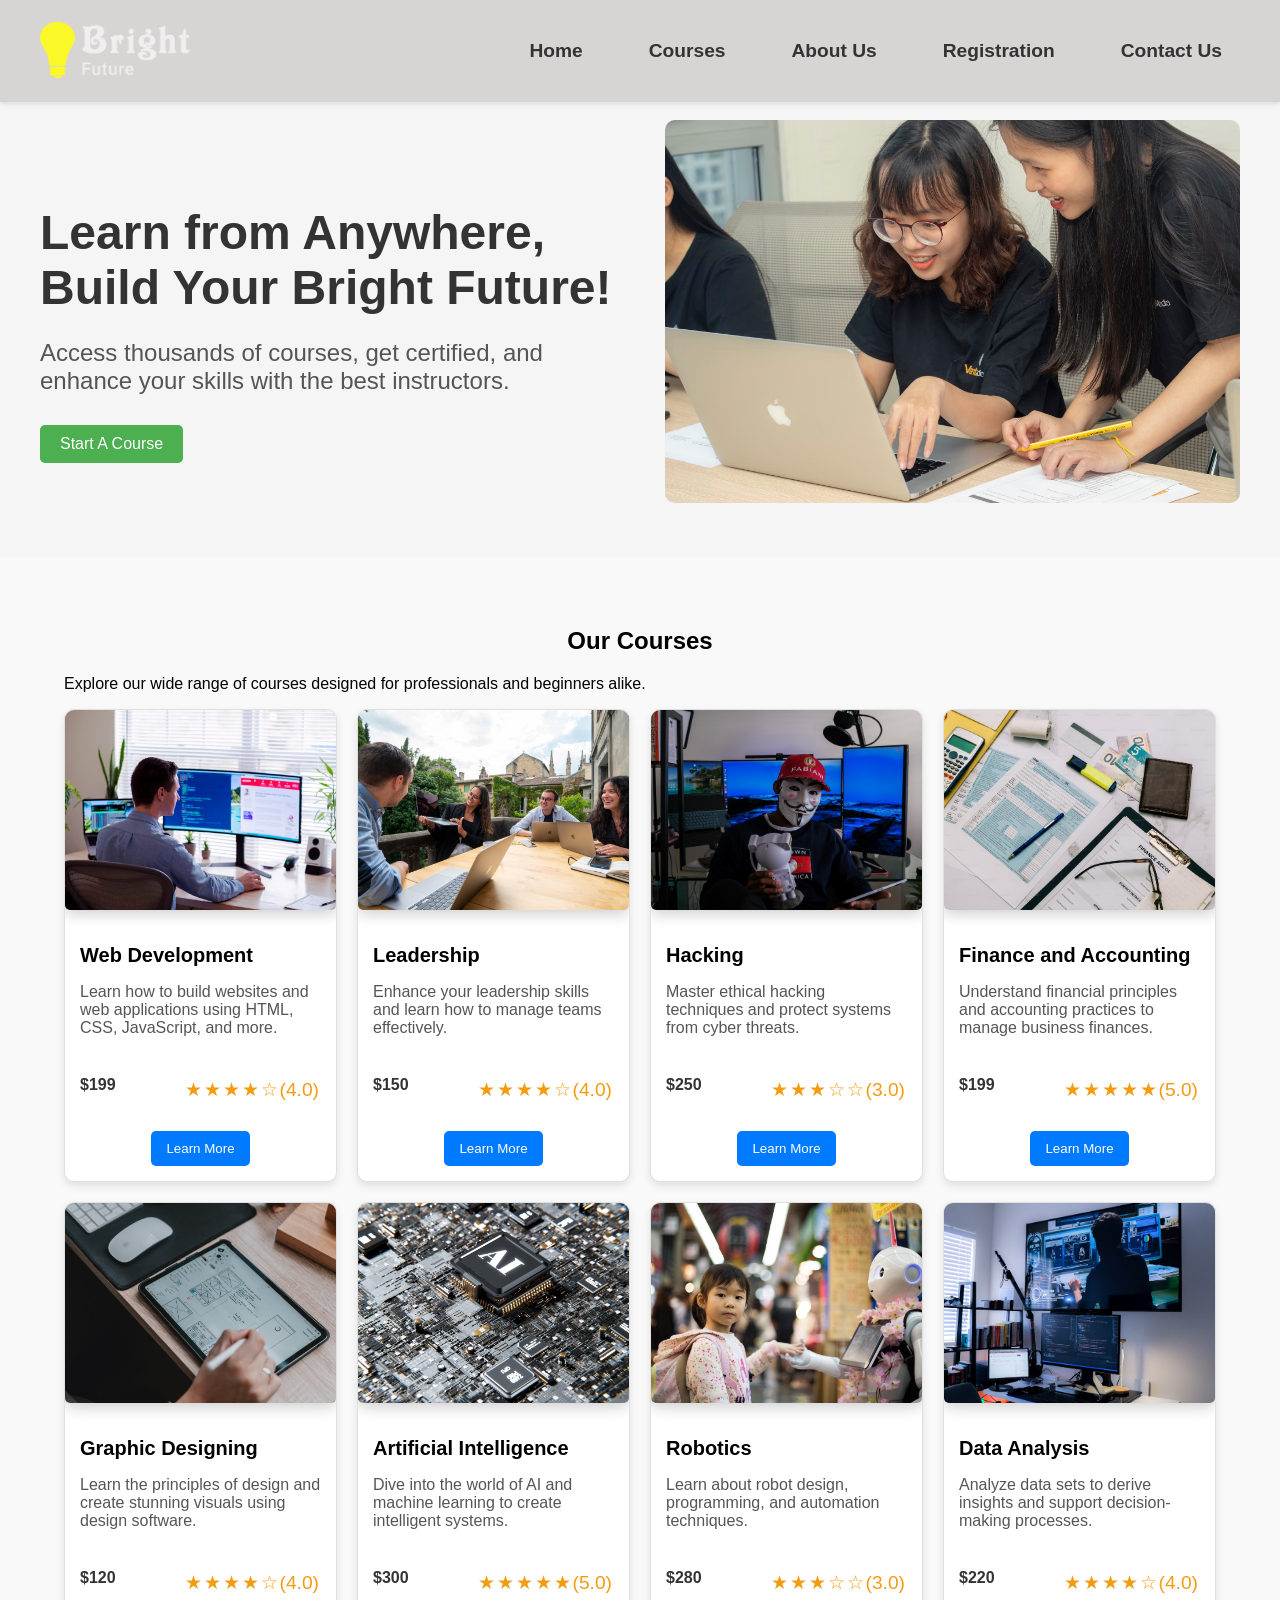
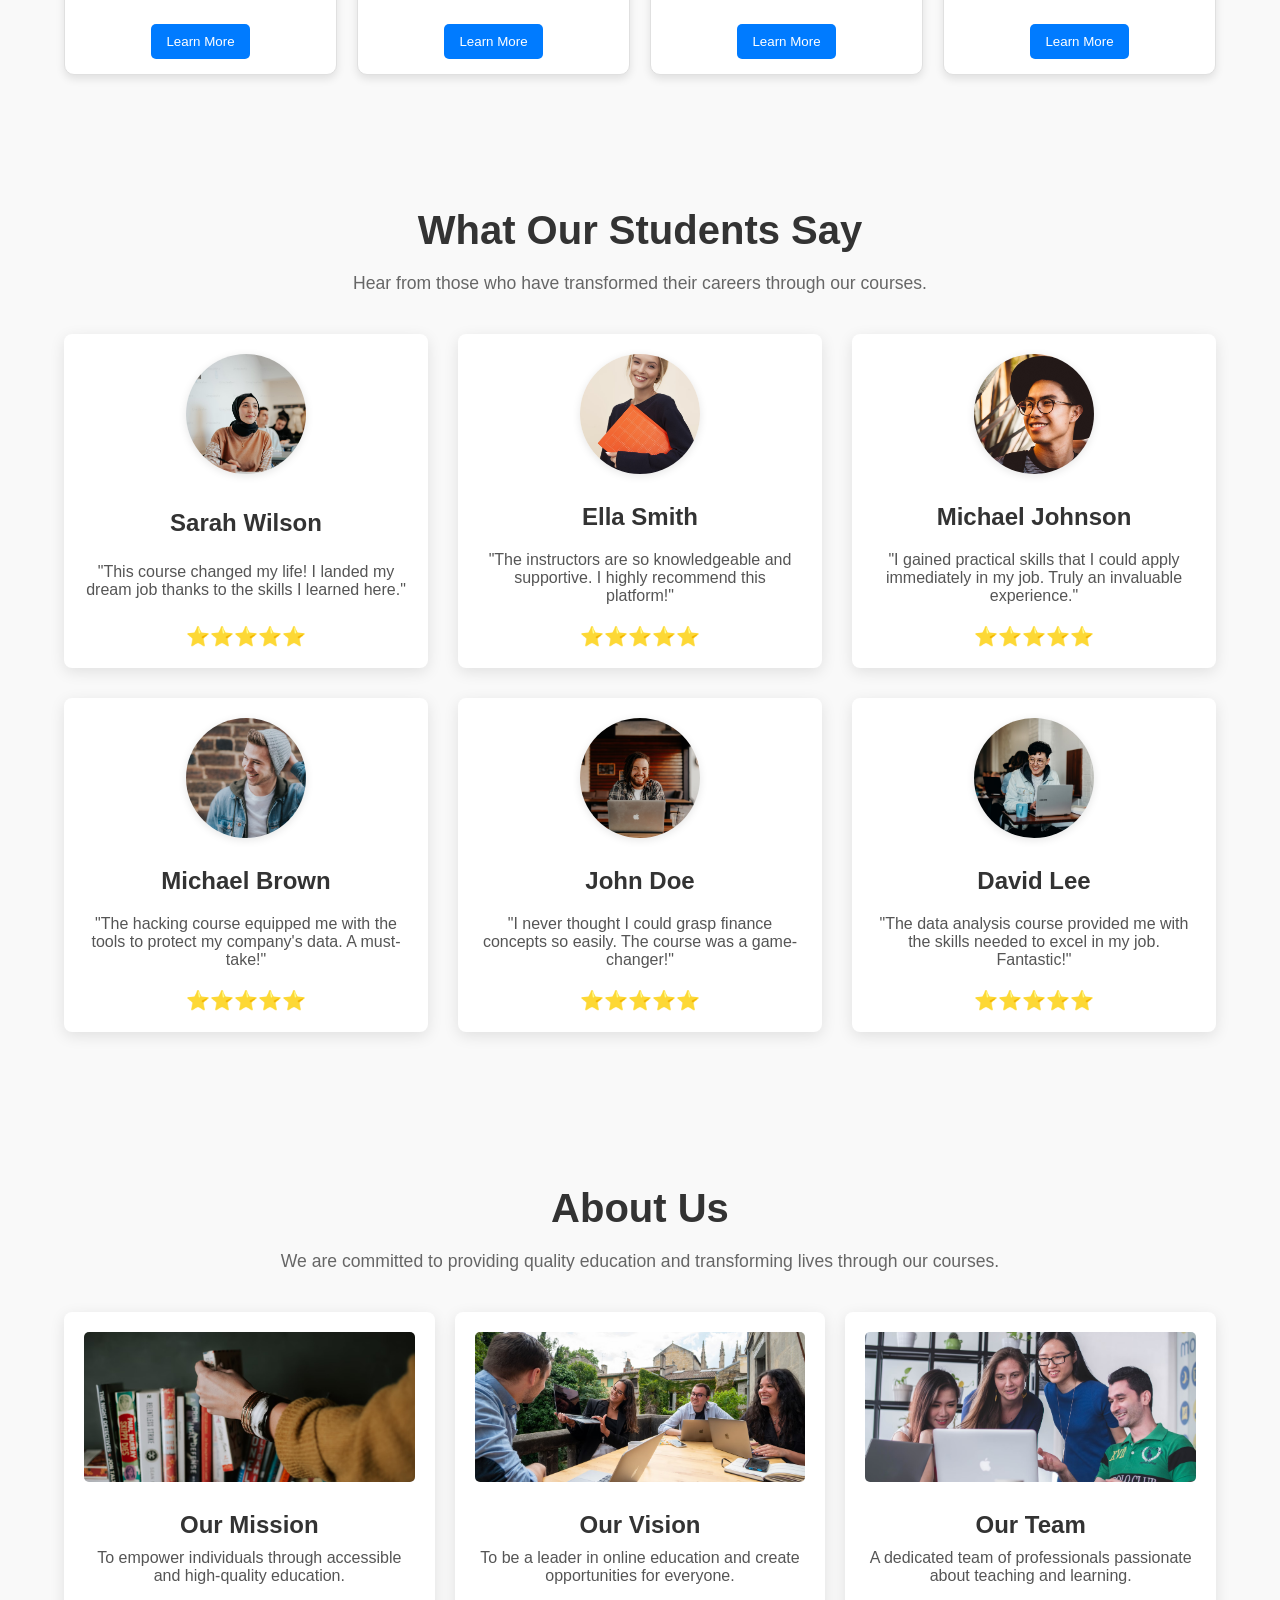
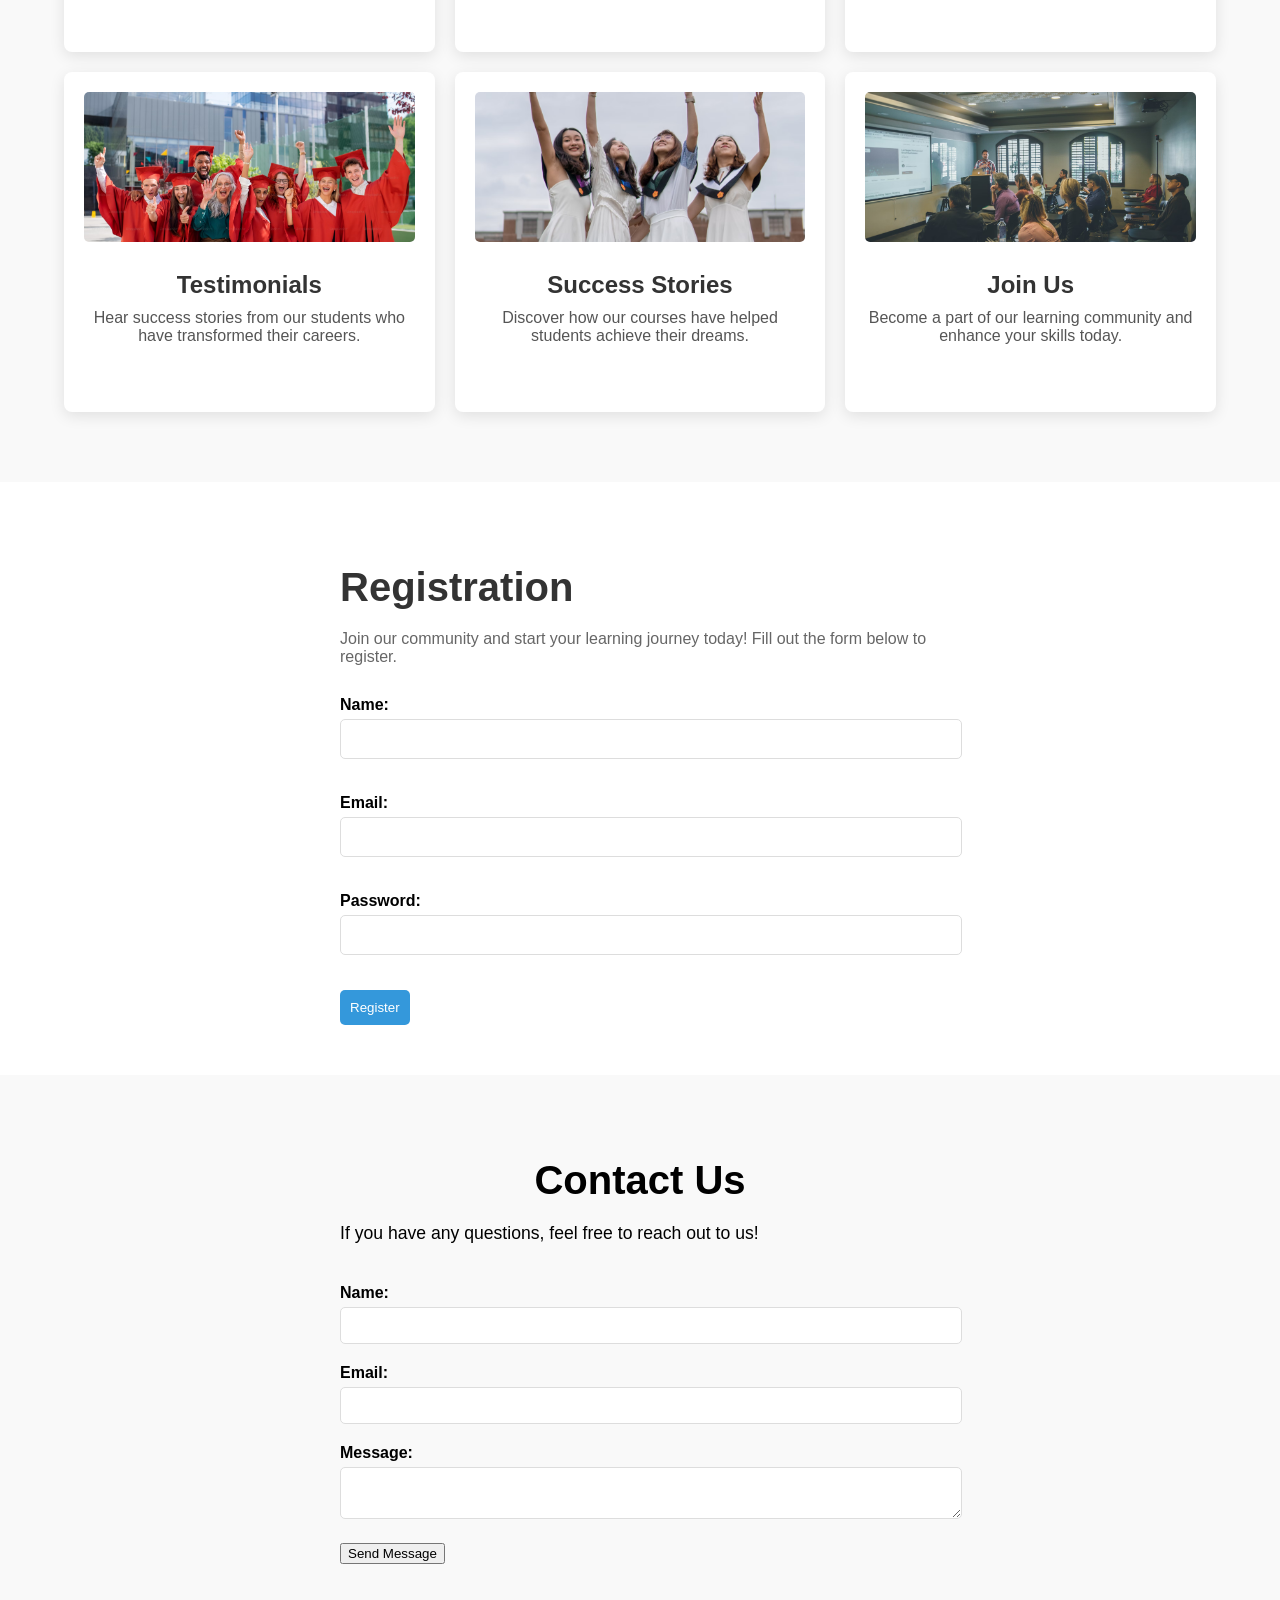
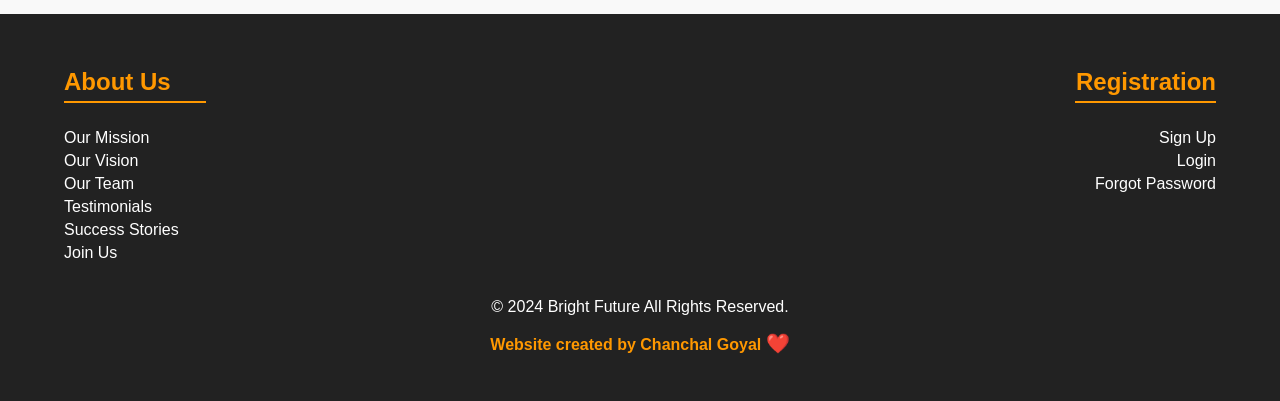
==== index.html @ 4c027660 "Initial commit for Task 2 course website" ====
<!DOCTYPE html>
<html lang="en">
<head>
  <meta charset="UTF-8">
  <meta name="viewport" content="width=device-width, initial-scale=1.0">
  <title>Course Website</title>
  <link rel="stylesheet" href="style.css">
</head>
<body>

  <!-- Header Section -->
  <header>
    <div class="header-container">
      <div class="logo">
        <img src="/assests/logo.png" alt="Logo">
      </div>
      <nav class="navbar">
        <ul>
          <li><a href="#home">Home</a></li>
          <li><a href="#courses">Courses</a></li>
          <li><a href="#about">About Us</a></li>
          <li><a href="#registration">Registration</a></li>
          <li><a href="#contact">Contact Us</a></li>
        </ul>
      </nav>
      
    </div>
  </header>

  <!-- Hero Section -->
  <section id="home" class="hero">
      <div class="hero-container">
        <div class="hero-text">
          <h1>Learn from Anywhere, Build Your Bright Future!</h1>
          <p>Access thousands of courses, get certified, and enhance your skills with the best instructors.</p>
          <a href="#courses" class="cta-btn">Start A Course</a> <!-- Change here -->
        </div>
        <div class="hero-image">
          <img src="/assests/t-img1.avif" alt="Hero Image">
        </div>
      </div>
  </section>
 
<!-- courses section -->
  <section id="courses" class="courses-section">
    <div class="container">
        <h2>Our Courses</h2>
        <p>Explore our wide range of courses designed for professionals and beginners alike.</p>

        <div class="courses-grid">
            <!-- Web Development Course -->
            <div class="course-card">
                <img src="/assests/t-img7.avif" alt="Web Development Image">
                <h3>Web Development</h3>
                <p>Learn how to build websites and web applications using HTML, CSS, JavaScript, and more.</p>
                <div class="course-price-rating">
                    <span class="price">$199</span>
                    <div class="rating">
                        <span>&#9733;</span>
                        <span>&#9733;</span>
                        <span>&#9733;</span>
                        <span>&#9733;</span>
                        <span>&#9734;</span>
                        <span>(4.0)</span>
                    </div>
                </div>
                <button class="course-btn" onclick="this.nextElementSibling.style.display='block'; this.style.display='none';">Learn More</button>
                <div class="more-text" style="display: none;">
                    <p>This course covers everything from basic HTML to advanced web development techniques. By the end, you'll be equipped to create professional websites and applications. Join now to enhance your skills!</p>
                </div>
            </div>

            <!-- Leadership Course -->
            <div class="course-card">
                <img src="/assests/t-img9.avif" alt="Leadership Image">
                <h3>Leadership</h3>
                <p>Enhance your leadership skills and learn how to manage teams effectively.</p>
                <div class="course-price-rating">
                    <span class="price">$150</span>
                    <div class="rating">
                        <span>&#9733;</span>
                        <span>&#9733;</span>
                        <span>&#9733;</span>
                        <span>&#9733;</span>
                        <span>&#9734;</span>
                        <span>(4.0)</span>
                    </div>
                </div>
                <button class="course-btn" onclick="this.nextElementSibling.style.display='block'; this.style.display='none';">Learn More</button>
                <div class="more-text" style="display: none;">
                    <p>This course will guide you through various leadership styles and techniques, empowering you to lead teams effectively. Develop your skills to inspire and motivate others.</p>
                </div>
            </div>

            <!-- Hacking Course -->
            <div class="course-card">
                <img src="/assests/t-img10.avif" alt="Hacking Image">
                <h3>Hacking</h3>
                <p>Master ethical hacking techniques and protect systems from cyber threats.</p>
                <div class="course-price-rating">
                    <span class="price">$250</span>
                    <div class="rating">
                        <span>&#9733;</span>
                        <span>&#9733;</span>
                        <span>&#9733;</span>
                        <span>&#9734;</span>
                        <span>&#9734;</span>
                        <span>(3.0)</span>
                    </div>
                </div>
                <button class="course-btn" onclick="this.nextElementSibling.style.display='block'; this.style.display='none';">Learn More</button>
                <div class="more-text" style="display: none;">
                    <p>This course focuses on ethical hacking principles and practices, teaching you how to secure systems and identify vulnerabilities. Perfect for aspiring cybersecurity professionals.</p>
                </div>
            </div>

            <!-- Finance and Accounting Course -->
            <div class="course-card">
                <img src="/assests/t-img11.avif" alt="Finance and Accounting Image">
                <h3>Finance and Accounting</h3>
                <p>Understand financial principles and accounting practices to manage business finances.</p>
                <div class="course-price-rating">
                    <span class="price">$199</span>
                    <div class="rating">
                        <span>&#9733;</span>
                        <span>&#9733;</span>
                        <span>&#9733;</span>
                        <span>&#9733;</span>
                        <span>&#9733;</span>
                        <span>(5.0)</span>
                    </div>
                </div>
                <button class="course-btn" onclick="this.nextElementSibling.style.display='block'; this.style.display='none';">Learn More</button>
                <div class="more-text" style="display: none;">
                    <p>This comprehensive course will provide you with a solid foundation in finance and accounting, equipping you with the knowledge to make informed financial decisions for your business.</p>
                </div>
            </div>

            <!-- Graphic Designing Course -->
            <div class="course-card">
                <img src="/assests/t-img13.avif" alt="Graphic Designing Image">
                <h3>Graphic Designing</h3>
                <p>Learn the principles of design and create stunning visuals using design software.</p>
                <div class="course-price-rating">
                    <span class="price">$120</span>
                    <div class="rating">
                        <span>&#9733;</span>
                        <span>&#9733;</span>
                        <span>&#9733;</span>
                        <span>&#9733;</span>
                        <span>&#9734;</span>
                        <span>(4.0)</span>
                    </div>
                </div>
                <button class="course-btn" onclick="this.nextElementSibling.style.display='block'; this.style.display='none';">Learn More</button>
                <div class="more-text" style="display: none;">
                    <p>This course will teach you the fundamental principles of graphic design, enabling you to create beautiful visuals and effectively communicate your ideas through design.</p>
                </div>
            </div>

            <!-- AI Course -->
            <div class="course-card">
                <img src="/assests/t-img14.avif" alt="AI Image">
                <h3>Artificial Intelligence</h3>
                <p>Dive into the world of AI and machine learning to create intelligent systems.</p>
                <div class="course-price-rating">
                    <span class="price">$300</span>
                    <div class="rating">
                        <span>&#9733;</span>
                        <span>&#9733;</span>
                        <span>&#9733;</span>
                        <span>&#9733;</span>
                        <span>&#9733;</span>
                        <span>(5.0)</span>
                    </div>
                </div>
                <button class="course-btn" onclick="this.nextElementSibling.style.display='block'; this.style.display='none';">Learn More</button>
                <div class="more-text" style="display: none;">
                    <p>This course will cover the basics of artificial intelligence and machine learning, providing you with the tools to develop intelligent applications and understand the algorithms behind them.</p>
                </div>
            </div>

            <!-- Robotics Course -->
            <div class="course-card">
                <img src="/assests/t-img15.avif" alt="Robotics Image">
                <h3>Robotics</h3>
                <p>Learn about robot design, programming, and automation techniques.</p>
                <div class="course-price-rating">
                    <span class="price">$280</span>
                    <div class="rating">
                        <span>&#9733;</span>
                        <span>&#9733;</span>
                        <span>&#9733;</span>
                        <span>&#9734;</span>
                        <span>&#9734;</span>
                        <span>(3.0)</span>
                    </div>
                </div>
                <button class="course-btn" onclick="this.nextElementSibling.style.display='block'; this.style.display='none';">Learn More</button>
                <div class="more-text" style="display: none;">
                    <p>This course focuses on the fundamentals of robotics, including design, programming, and the integration of various technologies to build functional robots.</p>
                </div>
            </div>

            <!-- Data Analysis Course -->
            <div class="course-card">
                <img src="/assests/t-img3.avif" alt="Data Analysis Image">
                <h3>Data Analysis</h3>
                <p>Analyze data sets to derive insights and support decision-making processes.</p>
                <div class="course-price-rating">
                    <span class="price">$220</span>
                    <div class="rating">
                        <span>&#9733;</span>
                        <span>&#9733;</span>
                        <span>&#9733;</span>
                        <span>&#9733;</span>
                        <span>&#9734;</span>
                        <span>(4.0)</span>
                    </div>
                </div>
                <button class="course-btn" onclick="this.nextElementSibling.style.display='block'; this.style.display='none';">Learn More</button>
                <div class="more-text" style="display: none;">
                    <p>This course will teach you how to analyze and visualize data, helping you to extract actionable insights and make data-driven decisions in your organization.</p>
                </div>
            </div>
        </div>
    </div>
</section>

  <!-- Testimonials Section -->
  <section class="testimonials-section">
    <div class="container">
        <h2>What Our Students Say</h2>
        <p>Hear from those who have transformed their careers through our courses.</p>
        <div class="testimonials-grid">
            <!-- Testimonial 1 -->
            <div class="testimonial-card">
                <div class="image-container">
                    <img src="/assests/student1.avif" alt="John Doe">
                </div>
                <h3>Sarah Wilson</h3>
                <p>"This course changed my life! I landed my dream job thanks to the skills I learned here."</p>
                <span class="rating">⭐⭐⭐⭐⭐</span>

            </div>

            <!-- Testimonial 2 -->
            <div class="testimonial-card">
                <div class="image-container">
                    <img src="/assests/student2.avif" alt="Jane Smith">
                </div>
                <h3>Ella Smith</h3>
                <p>"The instructors are so knowledgeable and supportive. I highly recommend this platform!"</p>
                <span class="rating">⭐⭐⭐⭐⭐</span>

            </div>

            <!-- Testimonial 3 -->
            <div class="testimonial-card">
                <div class="image-container">
                    <img src="/assests/student3.avif" alt="Michael Johnson">
                </div>
                <h3>Michael Johnson</h3>
                <p>"I gained practical skills that I could apply immediately in my job. Truly an invaluable experience."</p>
                <span class="rating">⭐⭐⭐⭐⭐</span>

            </div>

            <!-- Testimonial 4 -->
            <div class="testimonial-card">
                <div class="image-container">
                    <img src="/assests/student4.avif" alt="Michael Brown">
                </div>
                <h3>Michael Brown</h3>
                <p>"The hacking course equipped me with the tools to protect my company's data. A must-take!"</p>
                <span class="rating">⭐⭐⭐⭐⭐</span>
            </div>

            <!-- Testimonial 5 -->
            <div class="testimonial-card">
                <div class="image-container">
                    <img src="/assests/student7.avif" alt="Sarah Wilson">
                </div>
                <h3>John Doe</h3>
                <p>"I never thought I could grasp finance concepts so easily. The course was a game-changer!"</p>
                <span class="rating">⭐⭐⭐⭐⭐</span>
            </div>

            <!-- Testimonial 6 -->
            <div class="testimonial-card">
                <div class="image-container">
                    <img src="/assests/student8.avif" alt="David Lee">
                </div>
                <h3>David Lee</h3>
                <p>"The data analysis course provided me with the skills needed to excel in my job. Fantastic!"</p>
                <span class="rating">⭐⭐⭐⭐⭐</span>
            </div>
        </div>
    </div>
  </section>

<!-- About Section -->
<section class="about-section" id="about"> 
    <div class="container">
        <h2>About Us</h2>
        <p>We are committed to providing quality education and transforming lives through our courses.</p>
        <div class="about-grid">
            <!-- Card 1: Our Mission -->
            <div class="about-card">
                <img src="/assests/teacher2.avif" alt="Our Mission Image">
                <h3>Our Mission</h3>
                <p>To empower individuals through accessible and high-quality education.</p>
            </div>

            <!-- Card 2: Our Vision -->
            <div class="about-card">
                <img src="/assests/t-img9.avif" alt="Our Vision Image">
                <h3>Our Vision</h3>
                <p>To be a leader in online education and create opportunities for everyone.</p>
            </div>

            <!-- Card 3: Our Team -->
            <div class="about-card">
                <img src="/assests/teacher11.avif" alt="Our Team Image">
                <h3>Our Team</h3>
                <p>A dedicated team of professionals passionate about teaching and learning.</p>
            </div>

            <!-- Card 4: Testimonials -->
            <div class="about-card">
                <img src="/assests/teacher33.avif" alt="Testimonials Image">
                <h3>Testimonials</h3>
                <p>Hear success stories from our students who have transformed their careers.</p>
            </div>

            <!-- Card 5: Success Stories -->
            <div class="about-card">
                <img src="/assests/teacher66.avif" alt="Success Stories Image">
                <h3>Success Stories</h3>
                <p>Discover how our courses have helped students achieve their dreams.</p>
            </div>

            <!-- Card 6: Join Us -->
            <div class="about-card">
                <img src="/assests/teacher333.avif" alt="Join Us Image">
                <h3>Join Us</h3>
                <p>Become a part of our learning community and enhance your skills today.</p>
            </div>
        </div>
    </div>
</section>


<!-- Registration Section -->
<section id="registration" class="registration-section">
    <div class="container">
        <h2>Registration</h2>
        <p>Join our community and start your learning journey today! Fill out the form below to register.</p>
        <form>
            <div class="form-group">
                <label for="name">Name:</label>
                <input type="text" id="name" required>
            </div>
            <div class="form-group">
                <label for="email">Email:</label>
                <input type="email" id="email" required>
            </div>
            <div class="form-group">
                <label for="password">Password:</label>
                <input type="password" id="password" required>
            </div>
            <button type="submit">Register</button>
        </form>
    </div>
</section>


  <!-- Contact Section -->
  <section id="contact" class="contact-section">
    <div class="container">
        <h2>Contact Us</h2>
        <p>If you have any questions, feel free to reach out to us!</p>
        <form>
            <div class="form-group">
                <label for="contact-name">Name:</label>
                <input type="text" id="contact-name" required>
            </div>
            <div class="form-group">
                <label for="contact-email">Email:</label>
                <input type="email" id="contact-email" required>
            </div>
            <div class="form-group">
                <label for="contact-message">Message:</label>
                <textarea id="contact-message" required></textarea>
            </div>
            <button type="submit">Send Message</button>
        </form>
    </div>
  </section>

 <!-- Footer Section -->
<footer>
    <div class="container">
        <div class="footer-links">
            <div class="footer-item">
                <h3>About Us</h3>
                <ul>
                    <li><a href="#about">Our Mission</a></li>
                    <li><a href="#about">Our Vision</a></li>
                    <li><a href="#about">Our Team</a></li>
                    <li><a href="#about">Testimonials</a></li>
                    <li><a href="#about">Success Stories</a></li>
                    <li><a href="#about">Join Us</a></li>
                </ul>
            </div>
            <div class="footer-item registration"> <!-- Add a class here for specific targeting -->
                <h3>Registration</h3>
                <ul>
                    <li><a href="#registration">Sign Up</a></li>
                    <li><a href="#registration">Login</a></li>
                    <li><a href="#registration">Forgot Password</a></li>
                </ul>
            </div>
        </div>
        <div class="footer-bottom">
            <p>&copy; 2024 Bright Future All Rights Reserved.</p>
            <p class="footer-creator">Website created by Chanchal Goyal <span class="heart-symbol">❤️</span></p>
        </div>
    </div>
</footer>



</body>
</html>
---- style.css ----
body {
  font-family: Arial, sans-serif;
  margin: 0;
  padding: 0;
}

html {
  scroll-behavior: smooth;
}

header {
  background-color: #c6c2c2a1;
  box-shadow: 0 2px 5px rgba(0, 0, 0, 0.1);
  position: fixed;
  top: 0;
  left: 0;
  width: 100%;
  z-index: 1000;
}

.header-container {
  display: flex;
  justify-content: space-between;
  align-items: center;
  padding: 15px 30px;
  max-width: 1200px;
  margin: auto;
}

.logo img {
  max-width: 150px;
}

.navbar ul {
  list-style: none;
  display: flex;
  gap: 30px;
  margin: 0;
  padding: 0;
}

.navbar ul li {
  display: inline;
}

.navbar ul li a {
  text-decoration: none;
  color: #333;
  font-weight: bold;
  padding: 12px 18px;
  transition: background-color 0.3s, color 0.3s;
  border-radius: 5px;
  font-size: 1.2rem;
}

.navbar ul li a:hover {
  background-color: rgba(0, 0, 0, 0.2);
  color: #fff;
}

.hero {
  background-color: #f5f5f5;
  padding: 50px 0;
  padding-top: 120px;
  display: flex;
  justify-content: center;
  align-items: center;
}

.hero-container {
  display: flex;
  max-width: 1200px;
  width: 100%;
  justify-content: space-between;
  align-items: center;
}

.hero-text {
  flex: 1;
  padding-right: 50px;
}

.hero-text h1 {
  font-size: 3rem;
  margin-bottom: 20px;
  color: #333;
}

.hero-text p {
  font-size: 1.5rem;
  margin-bottom: 30px;
  color: #555;
}

.cta-btn {
  text-decoration: none;
  display: inline-block;
  padding: 10px 20px;
  background-color: #4caf50;
  color: white;
  border-radius: 5px;
  font-size: 16px;
  transition: background-color 0.3s;
}

.cta-btn:hover {
  background-color: #45a049;
}

.hero-image {
  flex: 1;
  text-align: right;
}

.hero-image img {
  max-width: 100%;
  height: auto;
  border-radius: 10px;
}

.courses-section {
  padding: 50px 0;
  background-color: #f9f9f9;
}

.container {
  max-width: 1200px;
  margin: 0 auto;
  padding: 0 20px;
}

h2 {
  text-align: center;
  margin-bottom: 20px;
}

.courses-grid {
  display: grid;
  grid-template-columns: repeat(4, 1fr);
  gap: 30px;
}

.course-card {
  background-color: white;
  border: 1px solid #e0e0e0;
  border-radius: 10px;
  overflow: hidden;
  box-shadow: 0 4px 8px rgba(0, 0, 0, 0.1);
  transition: transform 0.3s;
}

.course-card:hover {
  transform: translateY(-5px);
}

.course-card img {
  width: 100%;
  height: 200px;
  object-fit: cover;
  border-radius: 5px;
  margin-bottom: 15px;
  box-shadow: 0 4px 15px rgba(0, 0, 0, 0.2);
}

.course-card h3 {
  font-size: 20px;
  margin: 15px;
}

.course-card p {
  padding: 0 15px;
  color: #555;
}

.course-price-rating {
  display: flex;
  justify-content: space-between;
  align-items: center;
  padding: 15px;
}

.price {
  font-weight: bold;
  color: #333;
}

.rating {
  display: flex;
  align-items: center;
}

.rating span {
  color: #f39c12;
  margin-right: 2px;
}

.course-btn {
  display: block;
  margin: 15px auto;
  padding: 10px 15px;
  background-color: #007bff;
  color: white;
  border: none;
  border-radius: 5px;
  cursor: pointer;
}

.course-btn:hover {
  background-color: #0056b3;
}

.more-text {
  padding: 15px;
  color: #777;
  display: none;
}

.testimonials-section {
  padding: 50px 0;
  background-color: #f9f9f9;
}

.testimonials-section .container {
  max-width: 1200px;
  margin: 0 auto;
  padding: 0 15px;
}

.testimonials-section h2 {
  text-align: center;
  margin-bottom: 20px;
  font-size: 2.5rem;
  color: #333;
}

.testimonials-section p {
  text-align: center;
  margin-bottom: 40px;
  font-size: 1.1rem;
  color: #666;
}

.testimonials-grid {
  display: grid;
  grid-template-columns: repeat(auto-fill, minmax(300px, 1fr));
  gap: 30px;
}

.testimonial-card {
  background-color: #fff;
  border-radius: 8px;
  box-shadow: 0 4px 15px rgba(0, 0, 0, 0.1);
  overflow: hidden;
  text-align: center;
  padding: 20px;
  display: flex;
  flex-direction: column;
  justify-content: space-between;
}

.testimonial-card img {
  width: 120px;
  height: 120px;
  object-fit: cover;
  border-radius: 50%;
  margin-bottom: 15px;
  box-shadow: 0 2px 8px rgba(0, 0, 0, 0.1);
}

.testimonial-card h3 {
  font-size: 1.5rem;
  margin: 10px 0;
  color: #333;
}

.testimonial-card p {
  font-size: 1rem;
  color: #555;
  margin: 10px 0;
}

.rating {
  font-size: 1.2rem;
  color: #f39c12;
  margin-top: 10px;
  align-self: center;
}

.faq-section {
  padding: 50px 0;
  background-color: #f9f9f9;
}

.faq-section .container {
  max-width: 800px;
  margin: 0 auto;
  padding: 0 15px;
}

.faq-section h2 {
  text-align: center;
  margin-bottom: 30px;
  font-size: 2.5rem;
  color: #333;
}

.faq-item {
  background-color: #fff;
  border-radius: 8px;
  padding: 15px;
  margin-bottom: 20px;
  box-shadow: 0 2px 8px rgba(0, 0, 0, 0.1);
}

.faq-item h3 {
  font-size: 1.5rem;
  color: #3498db;
  margin: 0;
}

.faq-item p {
  font-size: 1rem;
  color: #555;
  margin-top: 10px;
}

.registration-section {
  padding: 50px 0;
  background-color: #fff;
}

.registration-section .container {
  max-width: 600px;
  margin: 0 auto;
  padding: 0 15px;
  text-align: left;
}

.registration-section h2 {
  font-size: 2.5rem;
  margin-bottom: 20px;
  color: #333;
  text-align: left;
}

.registration-section p {
  margin-bottom: 30px;
  color: #666;
  text-align: left;
}

.registration-section form {
  display: flex;
  flex-direction: column;
  gap: 15px;
}

.registration-section input,
.registration-section select {
  padding: 10px;
  border: 1px solid #ddd;
  border-radius: 5px;
  font-size: 1rem;
  width: 100%;
}

.registration-section button {
  padding: 10px;
  background-color: #3498db;
  color: #fff;
  border: none;
  border-radius: 5px;
  cursor: pointer;
  transition: background-color 0.3s;
  width: auto;
  align-self: flex-start;
}

.registration-section button:hover {
  background-color: #2980b9;
}

.about-section {
  padding: 70px 0;
  background-color: #f9f9f9;
}

.about-section .container {
  max-width: 1200px;
  margin: 0 auto;
  padding: 0 15px

}

.about-section h2 {
  text-align: center;
  margin-bottom: 20px;
  font-size: 2.5rem; 
  color: #333; 
}

.about-section p {
  text-align: center;
  margin-bottom: 40px;
  font-size: 1.1rem; 
  color: #666; 
}

.about-grid {
  display: grid; 
  grid-template-columns: repeat(3, 1fr); 
  gap: 30px; 
}

.about-card {
  background-color: #fff; 
  border-radius: 8px; 
  box-shadow: 0 4px 15px rgba(0, 0, 0, 0.1);
  overflow: hidden;
  text-align: center; 
  padding: 20px;
  height: 300px; 
}

.about-card img {
  width: 100%; 
  height: 150px; 
  object-fit: cover; 
  border-radius: 5px; 
  margin-bottom: 15px; 
}

.about-card h3 {
  font-size: 1.5rem; 
  margin: 10px 0; 
  color: #333; 
}

.about-card p {
  font-size: 1rem; 
  color: #555;
  margin: 10px 0; 
}

.contact-section {
  padding: 50px 0; 
  background-color: #f9f9f9; 
}

.contact-section .container {
  max-width: 600px; 
  margin: 0 auto; 
  padding: 0 15px; 
  text-align: left; 
}

.contact-section h2 {
  font-size: 2.5rem; 
  margin-bottom: 20px; 
}

.contact-section p {
  margin-bottom: 40px; 
  font-size: 1.1rem; 
}

.form-group {
  margin-bottom: 20px; 
}

.form-group label {
  display: block; 
  margin-bottom: 5px; 
  font-weight: bold; 
}

.form-group input,
.form-group textarea {
  width: 100%; 
  padding: 10px; 
  border: 1px solid #ddd;
  border-radius: 5px; 
}

.submit-btn {
  display: block;
  width: auto; 
  padding: 10px; 
  background-color: #3498db; 
  color: #fff; 
  border: none; 
  border-radius: 5px; 
  cursor: pointer;
  text-decoration: none; 
  transition: background-color 0.3s; 
}

.submit-btn:hover {
  background-color: #2980b9; 
}

footer {
  background-color: #222; 
  color: #fff;
  padding: 30px 0; 
}

.container {
  width: 90%;
  max-width: 1200px;
  margin: 0 auto;
}

.footer-links {
  display: flex; 
  justify-content: space-between; 
  margin-bottom: 20px; 
}

.footer-item {
  flex: 1; 
  margin-right: 20px; 
}

.footer-item.registration {
  text-align: right;
}

.footer-item:last-child {
  margin-right: 0;
}
.footer-item h3 {
  margin-bottom: 10px; 
  font-size: 1.5em;
  color: #ff9800; 
  border-bottom: 2px solid #ff9800; 
  width: 25%; 
  padding-bottom: 5px; 
  display: inline-block;
}

.footer-item ul {
  list-style-type: none; 
  padding: 0; 
}

.footer-item ul li {
  margin: 5px 0; 
}

.footer-item ul li a {
  color: #fff; 
  text-decoration: none; 
}

.footer-item ul li a:hover {
  color: #ff9800;
  text-decoration: underline; 
}

.footer-bottom {
  text-align: center; 
  margin-top: 10px; 
}

.footer-creator {
  color: #ff9800;
  font-weight: bold; 
}

.heart-symbol {
  color: red; 
  font-size: 1.2em; 
}
/* Default Styles for Desktop and Larger Screens */
body {
  margin: 0; 
  padding: 0; 
  overflow-x: hidden; 
  width: 100vw; 
}

.header-container {
  display: flex;
  justify-content: space-between;
  align-items: center;
  padding: 20px; 
  overflow: hidden; 
}

.courses-grid {
  display: grid;
  grid-template-columns: repeat(4, 1fr);
  gap: 20px; 
}

.about-grid {
  display: grid;
  grid-template-columns: repeat(3, 1fr); 
  gap: 20px; 
}

/* Media Queries for Responsive Design */
@media screen and (max-width: 1200px) {
  /* Adjust the hero section */
  .hero-container {
    flex-direction: column; 
    align-items: center;
  }

  .hero-text {
    padding-right: 0; 
    text-align: center;
  }

  .hero-image {
    margin-top: 20px; 
  }

  /* Courses Section */
  .courses-grid {
    grid-template-columns: repeat(2, 1fr);
  }

  /* Testimonials Section */
  .testimonials-grid {
    grid-template-columns: repeat(auto-fill, minmax(280px, 1fr)); 
  }

  /* About Section */
  .about-grid {
    grid-template-columns: repeat(1, 1fr); 
  }

  /* Adjust input fields and button in registration section */
  .registration-section form {
    gap: 10px; 
  }

  
  .form-group {
    margin-bottom: 15px; 
  }

  /* Footer links */
  .footer-links {
    flex-direction: column; 
    align-items: flex-start; 
    text-align: left; 
    margin-left: 20px; 
  }

  .footer-item {
    margin-right: 0;
    margin-bottom: 10px; 
  }
}

@media screen and (max-width: 768px) {
  /* Adjustments for mobile view */
  
  header .header-container {
    flex-direction: column; 
    align-items: center; 
  }

  .navbar ul {
    flex-direction: column; 
    gap: 10px;
  }

  /* Hero Section */
  .hero-text h1 {
    font-size: 2.5rem; 
  }

  .hero-text p {
    font-size: 1.2rem; 
  }

  /* Courses Section */
  .courses-grid {
    grid-template-columns: repeat(1, 1fr); 
  }

  /* Testimonials and About Sections */
  .testimonials-grid,
  .about-grid {
    grid-template-columns: repeat(1, 1fr); 
  }

  /* Footer adjustments */
  footer .container {
    text-align: center;
  }

  /* Centering Registration in Footer */
  .registration-section {
    margin: 20px 0; 
    text-align: left;
    align-items: flex-start; 
  }

  .footer-links {
    flex-direction: column; 
    align-items: flex-start; 
    text-align: left; 
    margin-left: 20px; 
  }
}
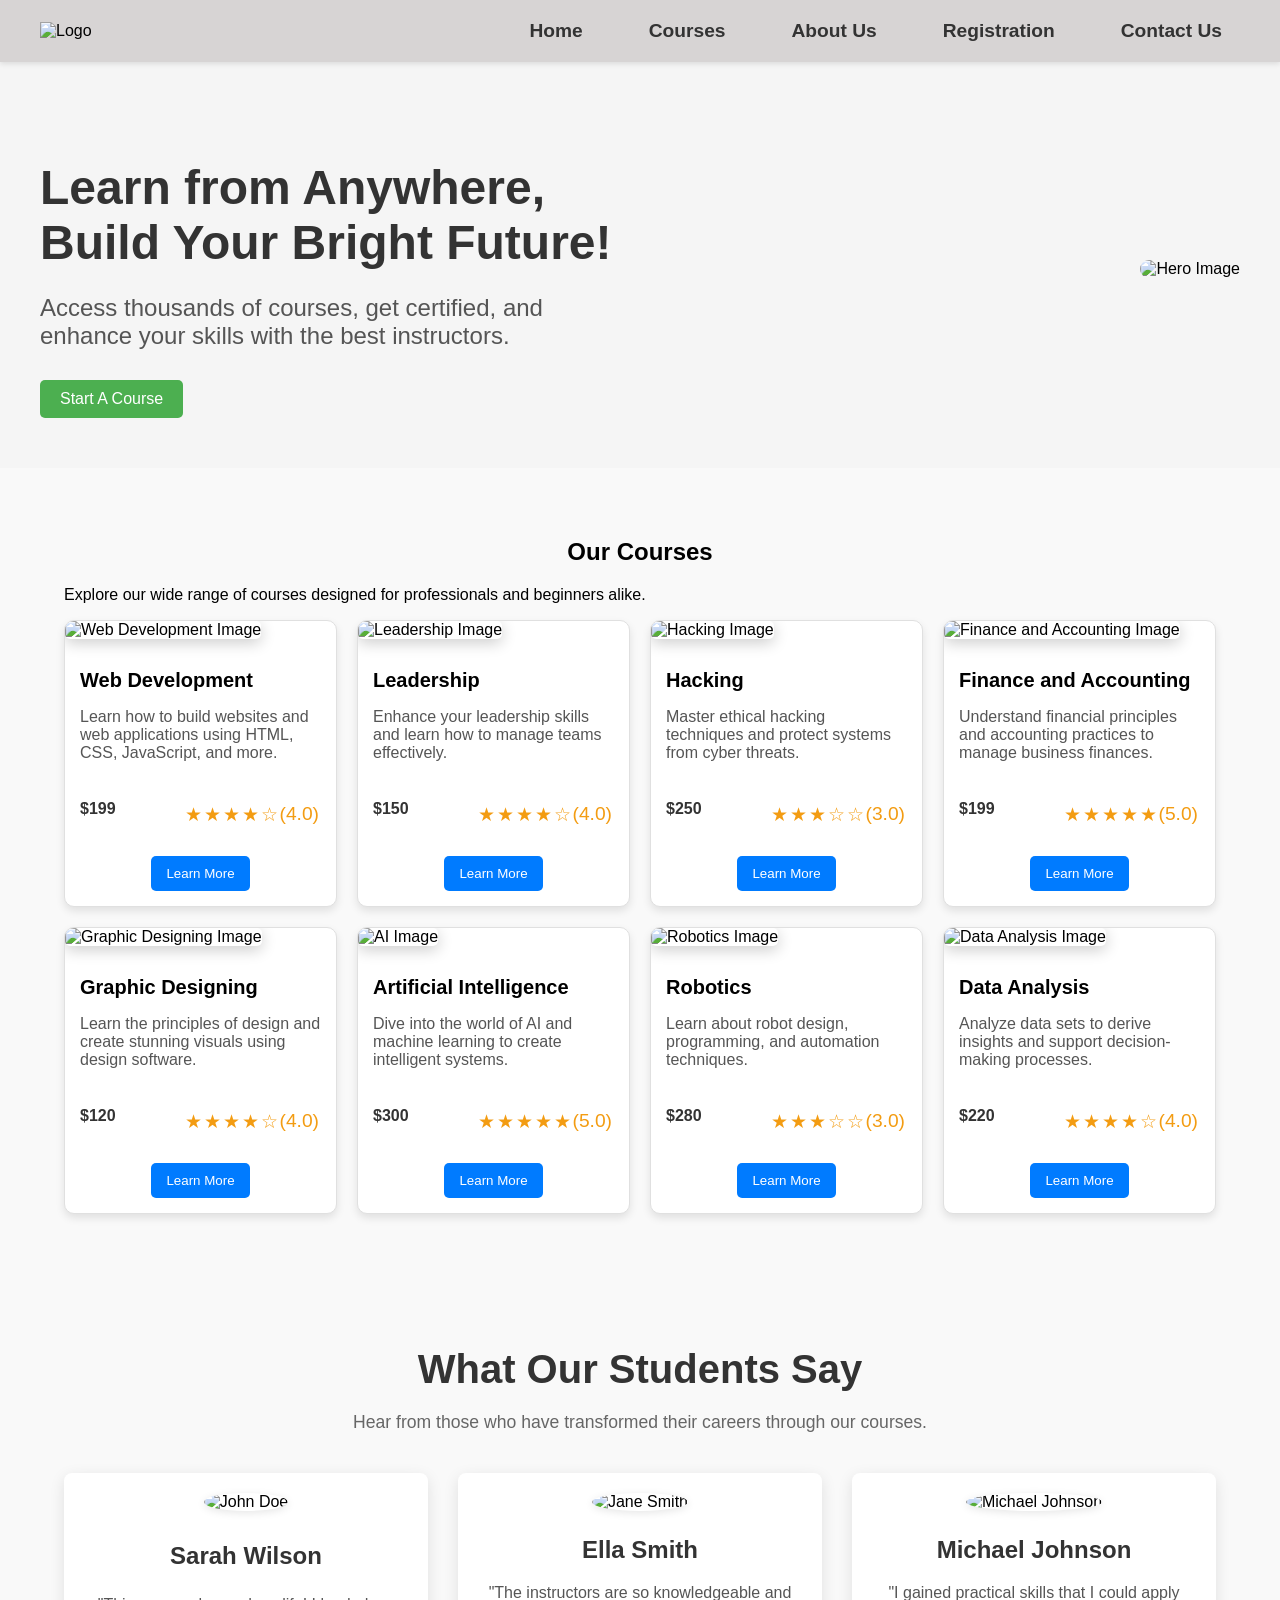
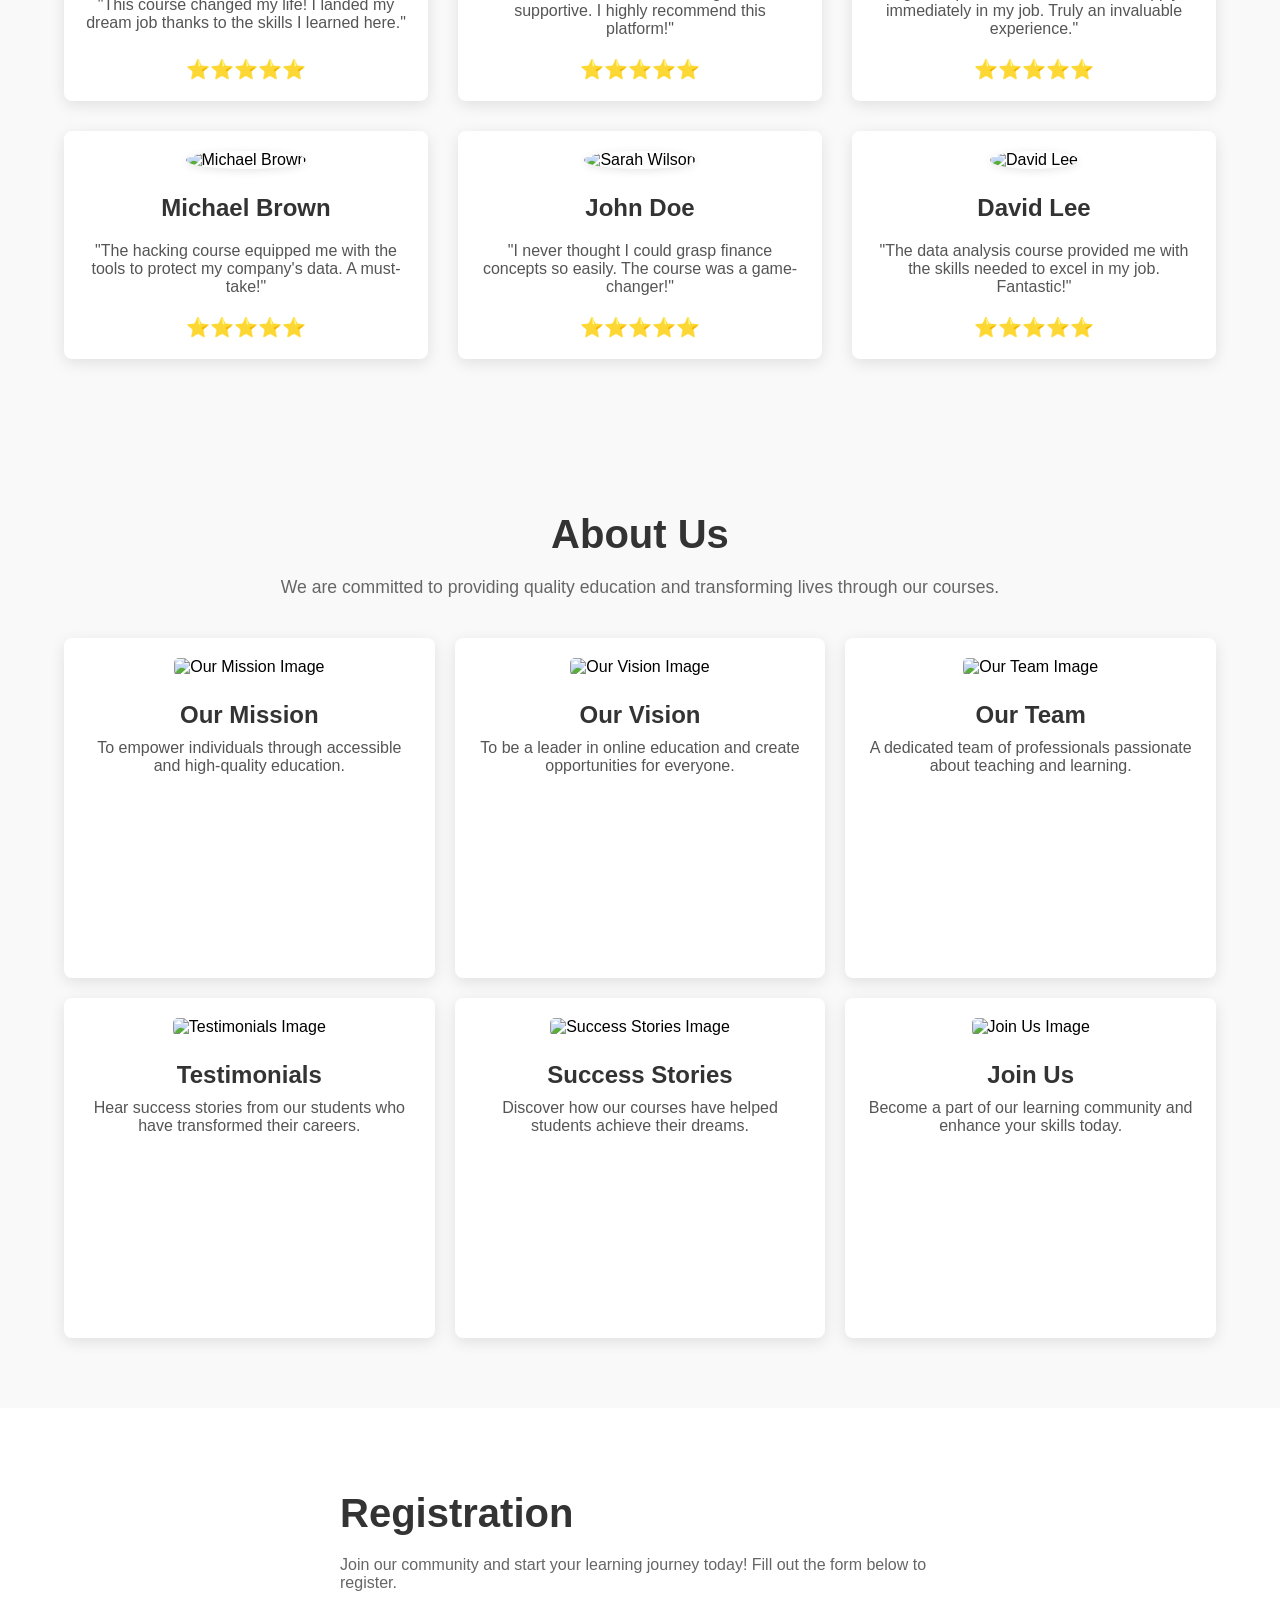
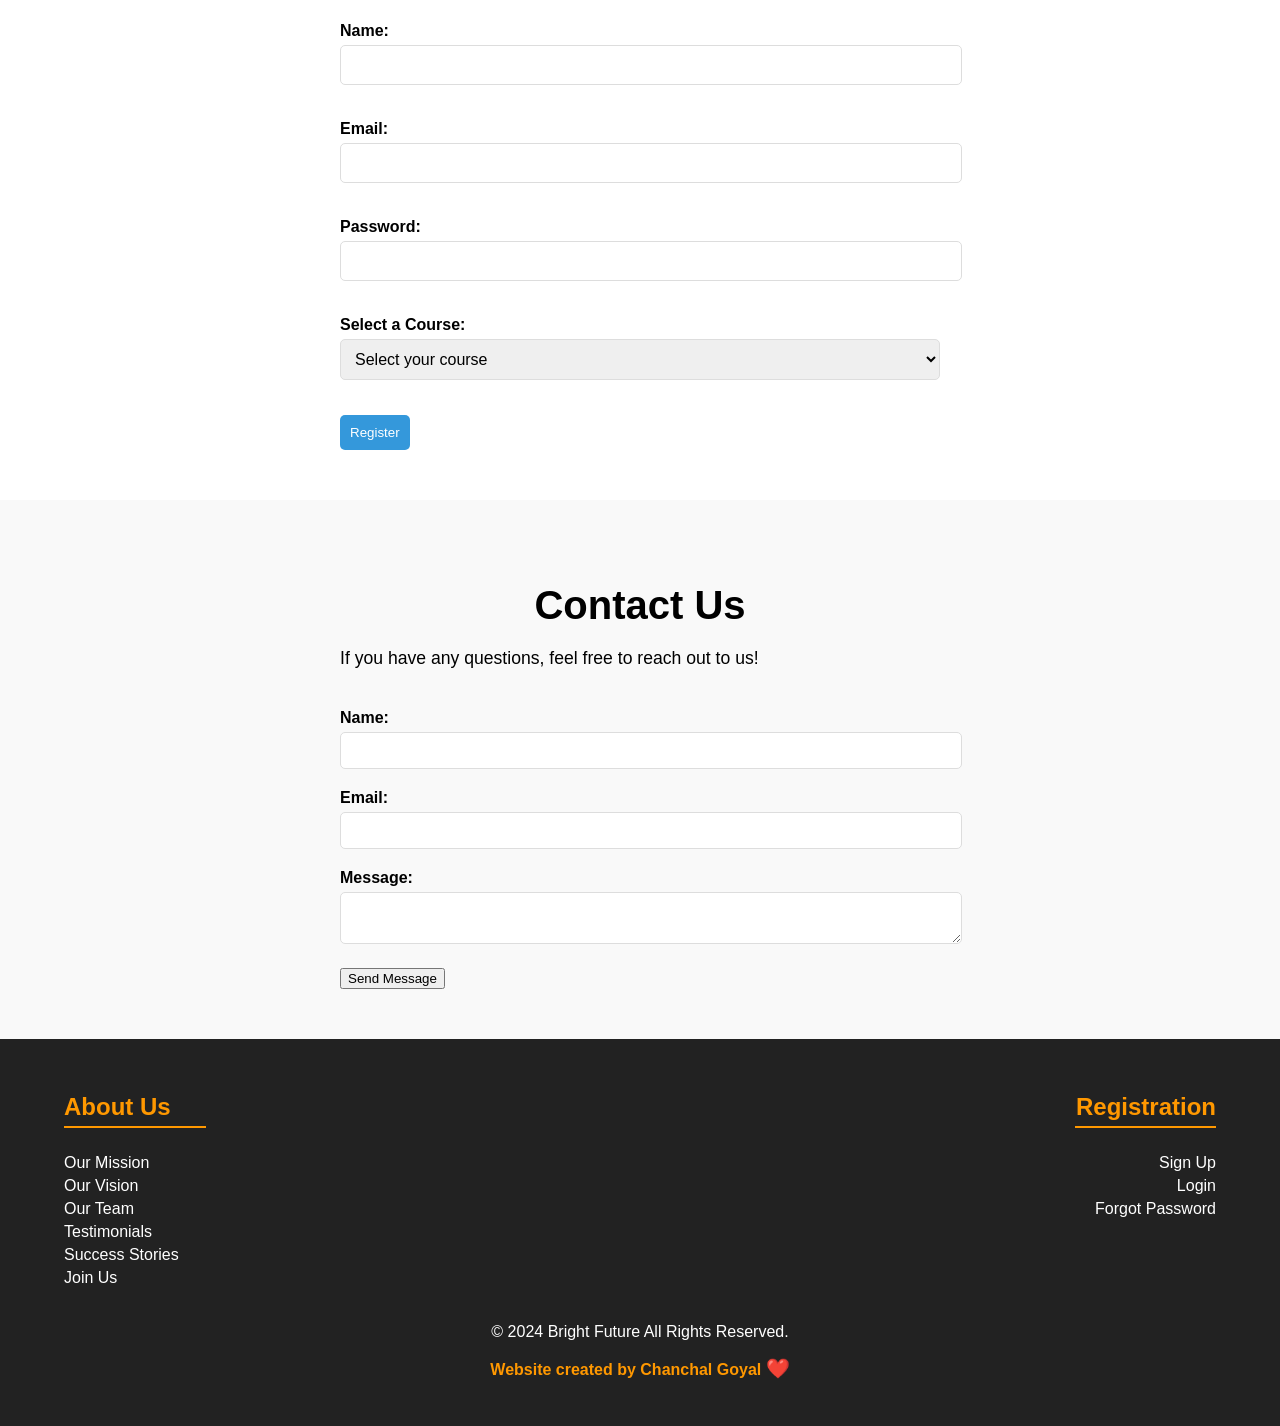
==== commit 32765016: "add a register input field" ====
--- a/index.html
+++ b/index.html
@@ -369,10 +369,25 @@
                 <label for="password">Password:</label>
                 <input type="password" id="password" required>
             </div>
+            <div class="form-group">
+                <label for="course">Select a Course:</label>
+                <select id="course" required>
+                    <option value="" disabled selected>Select your course</option>
+                    <option value="web-development">Web Development</option>
+                    <option value="leadership">Leadership</option>
+                    <option value="hacking">Hacking</option>
+                    <option value="finance-and-accounting">Finance and Accounting</option>
+                    <option value="graphic-designing">Graphic Designing</option>
+                    <option value="artificial-intelligence">Artificial Intelligence</option>
+                    <option value="robotics">Robotics</option>
+                    <option value="data-analysis">Data Analysis</option>
+                </select>
+            </div>
             <button type="submit">Register</button>
         </form>
     </div>
 </section>
+
 
 
   <!-- Contact Section -->
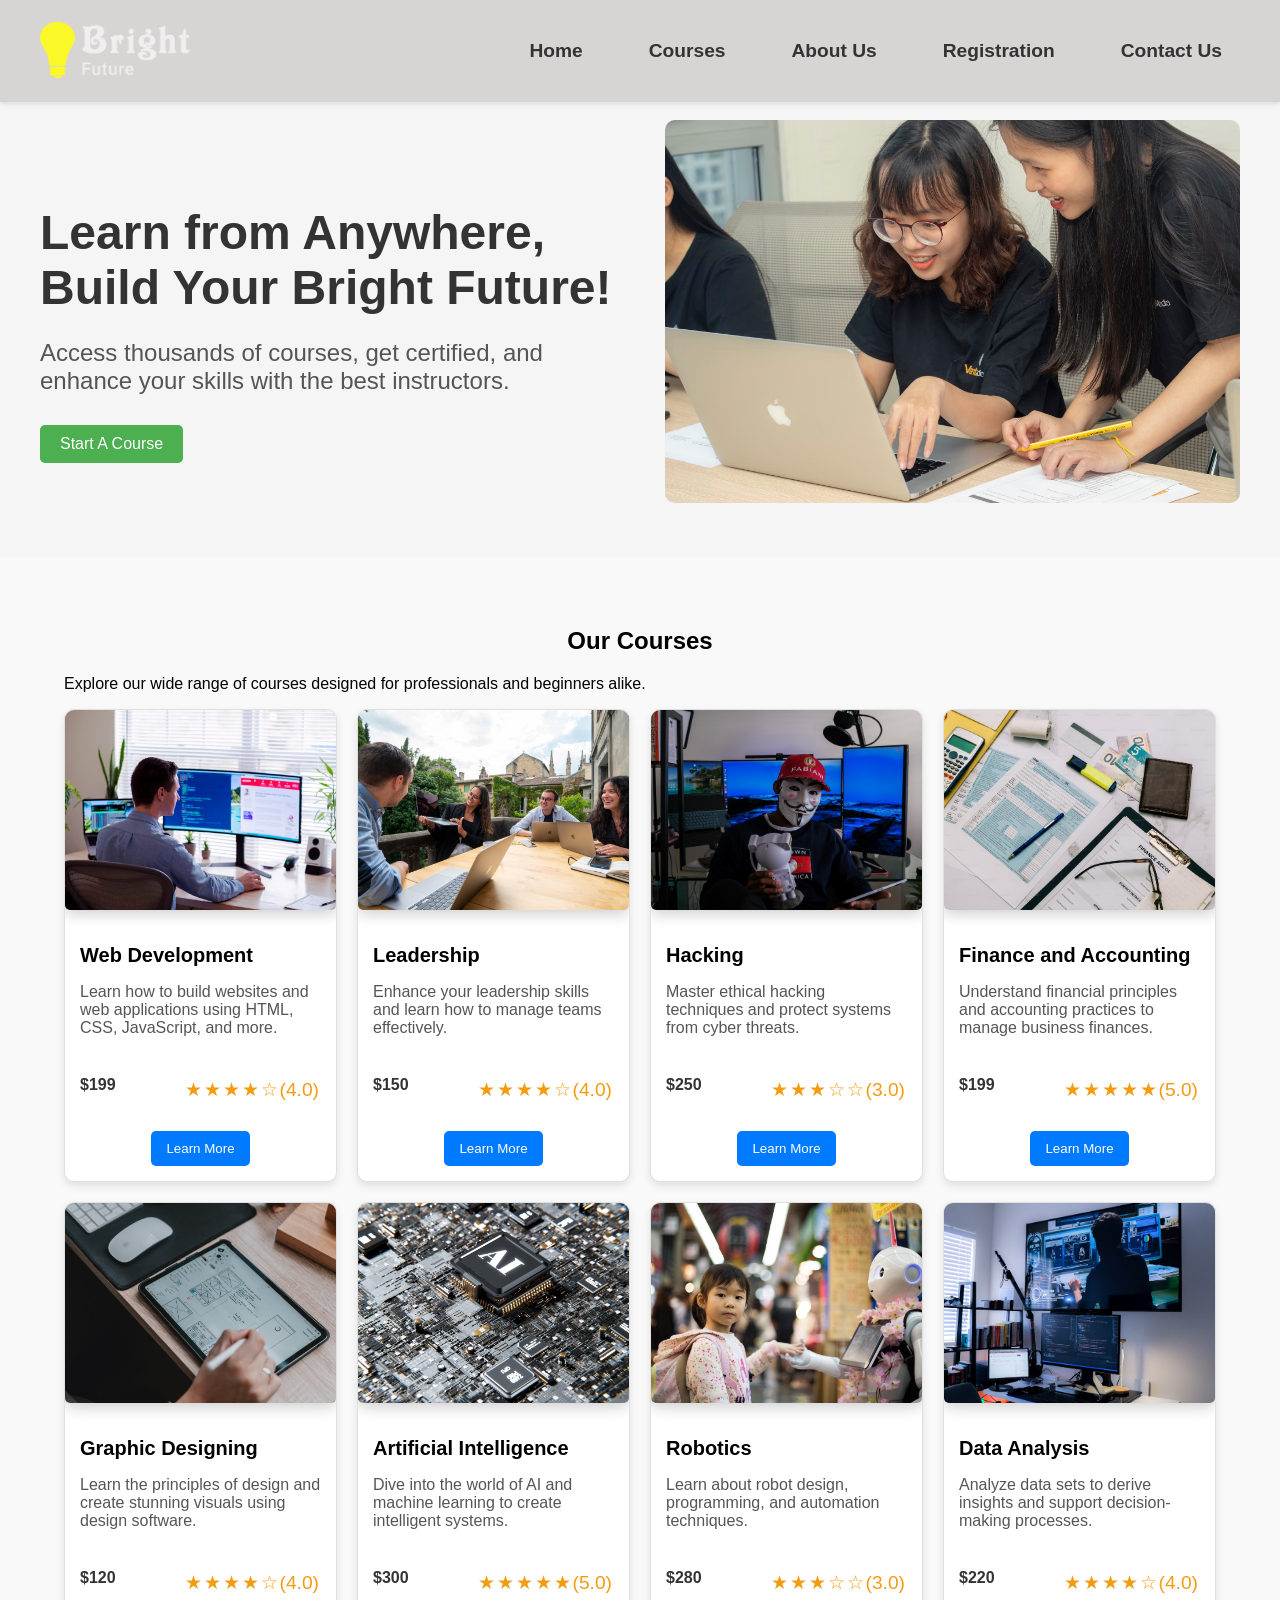
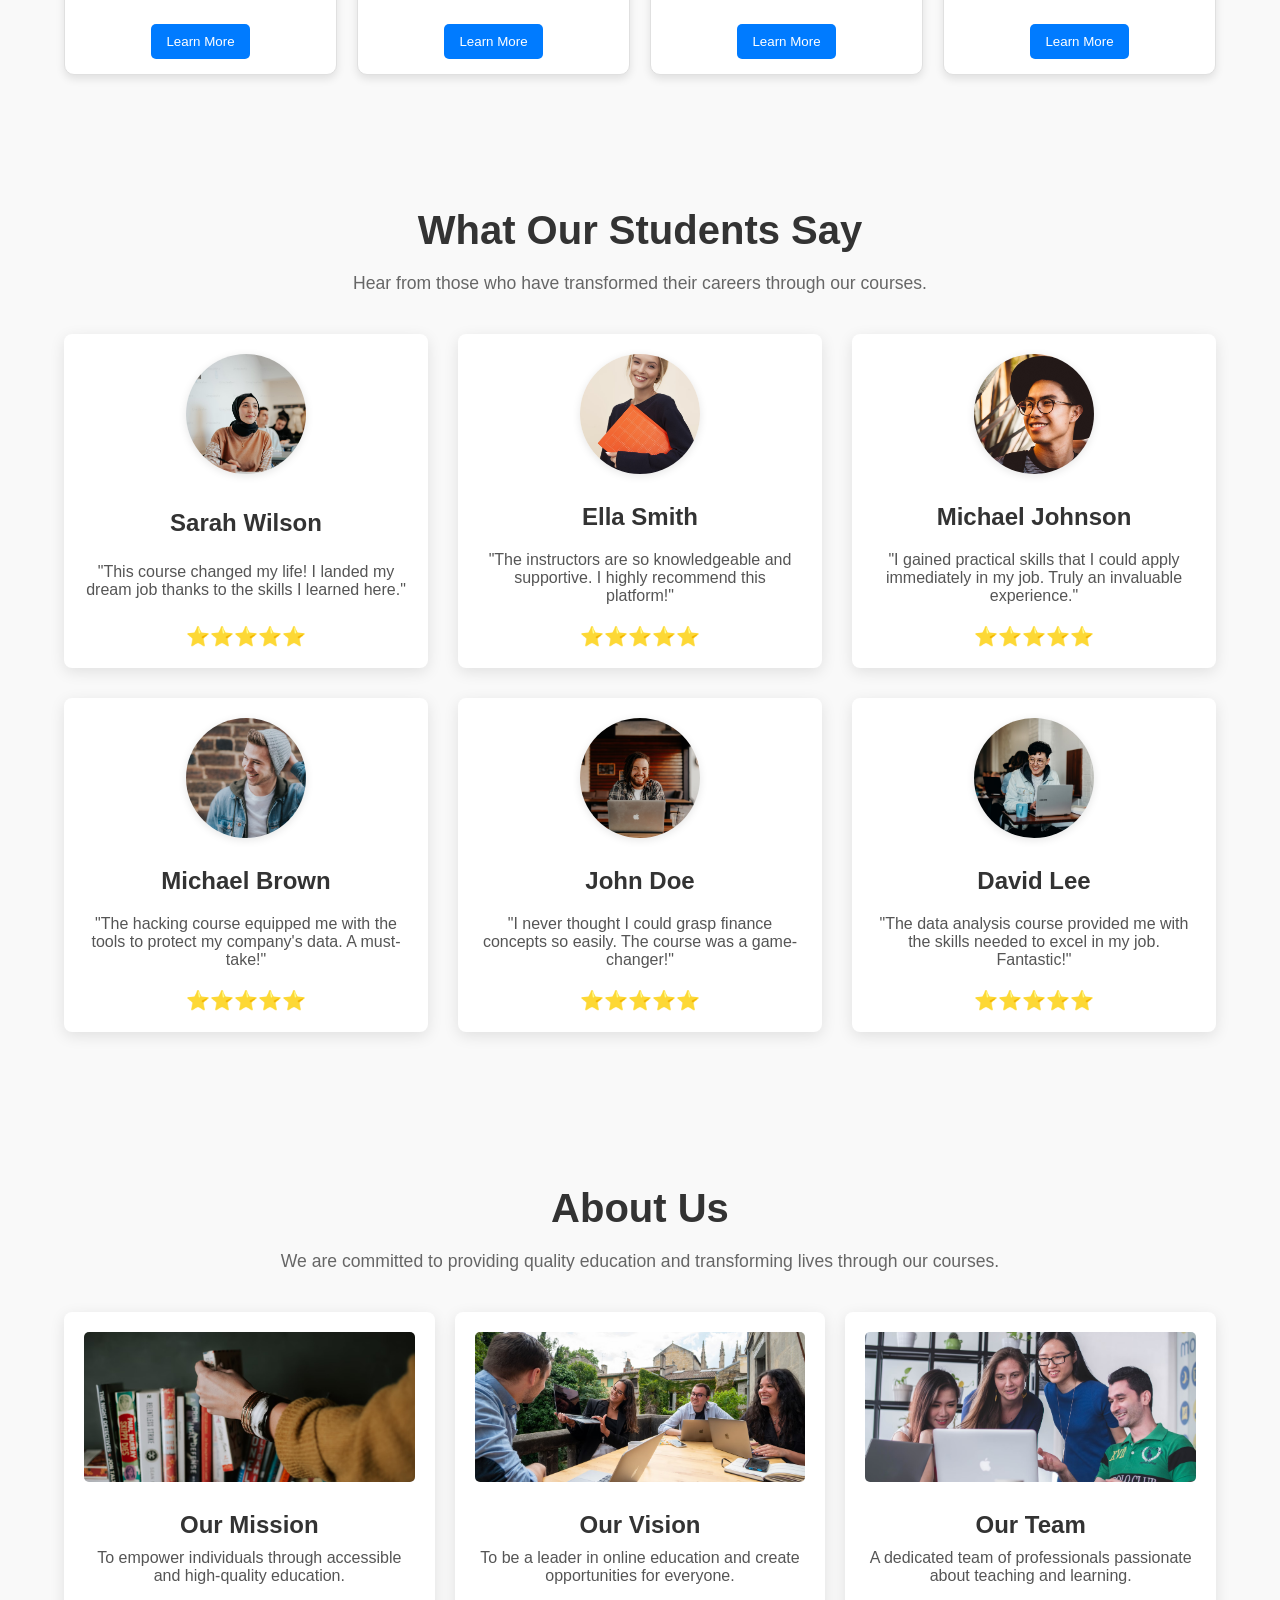
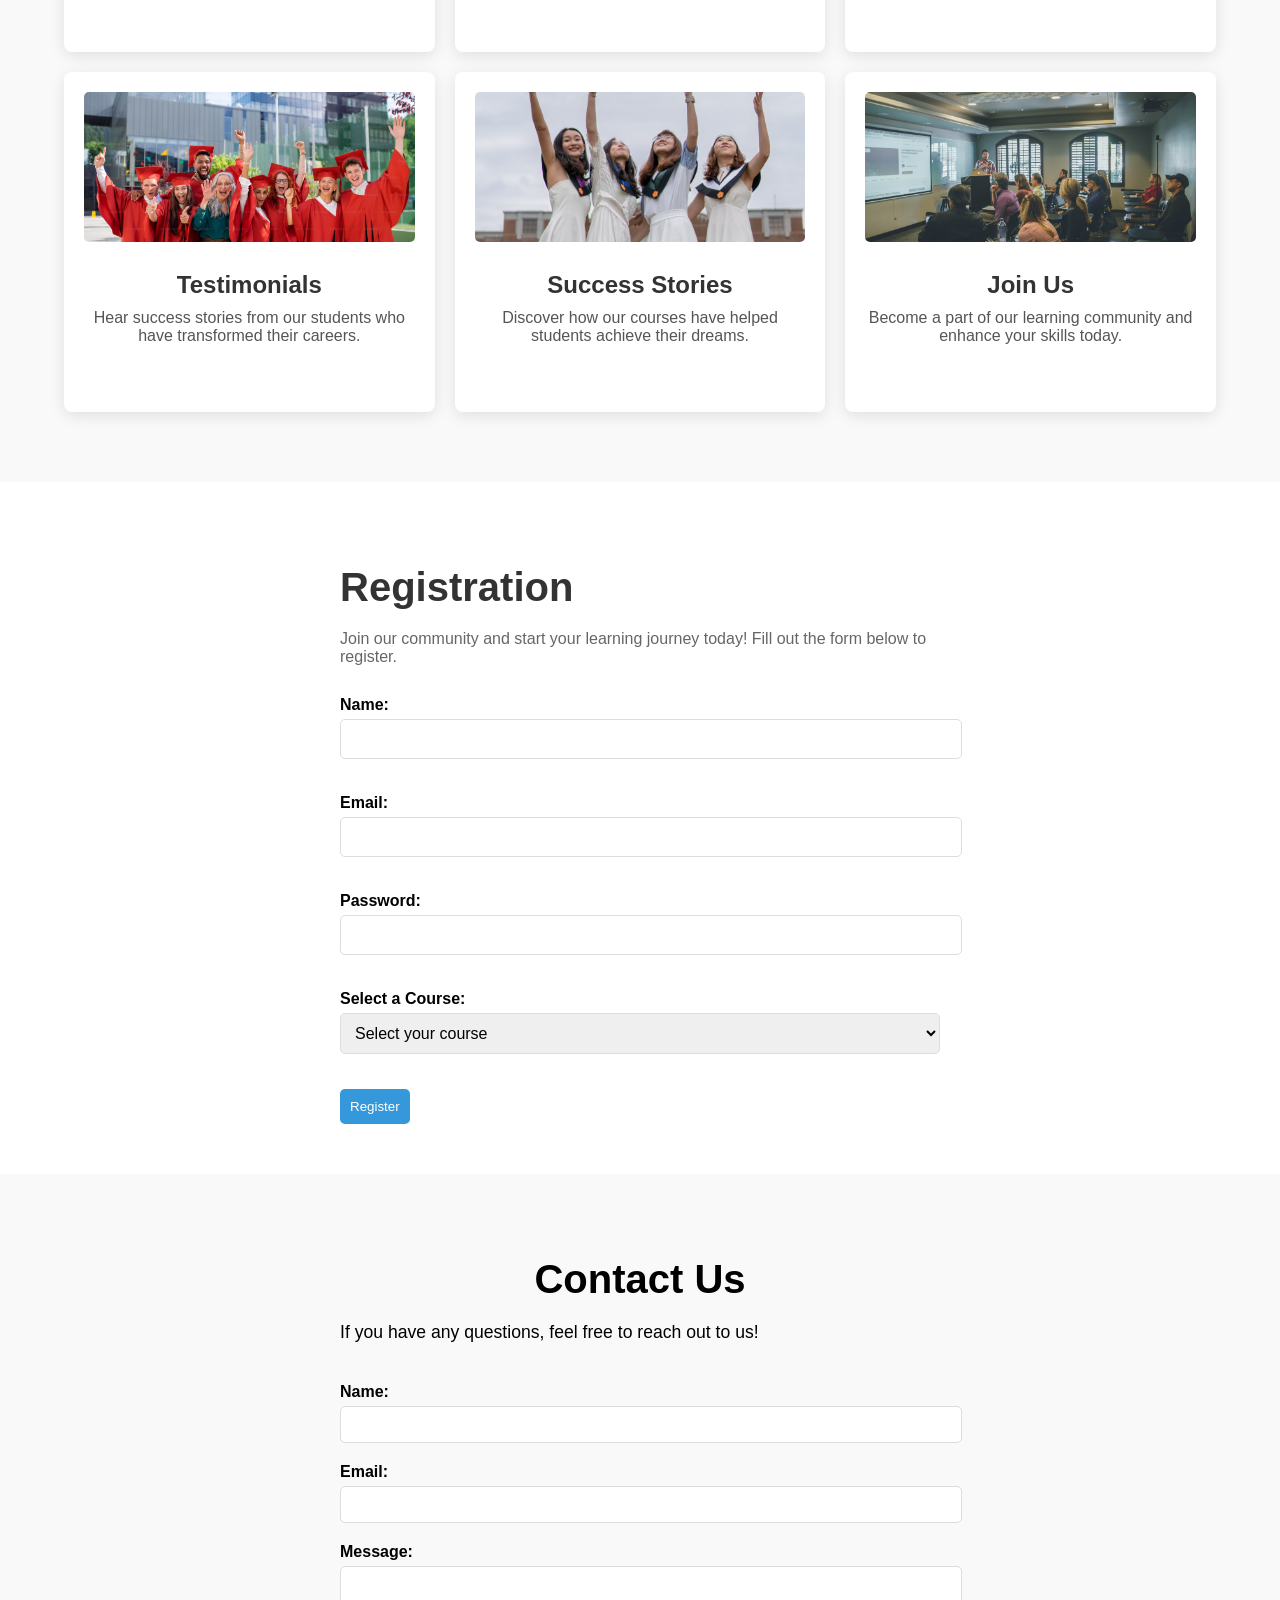
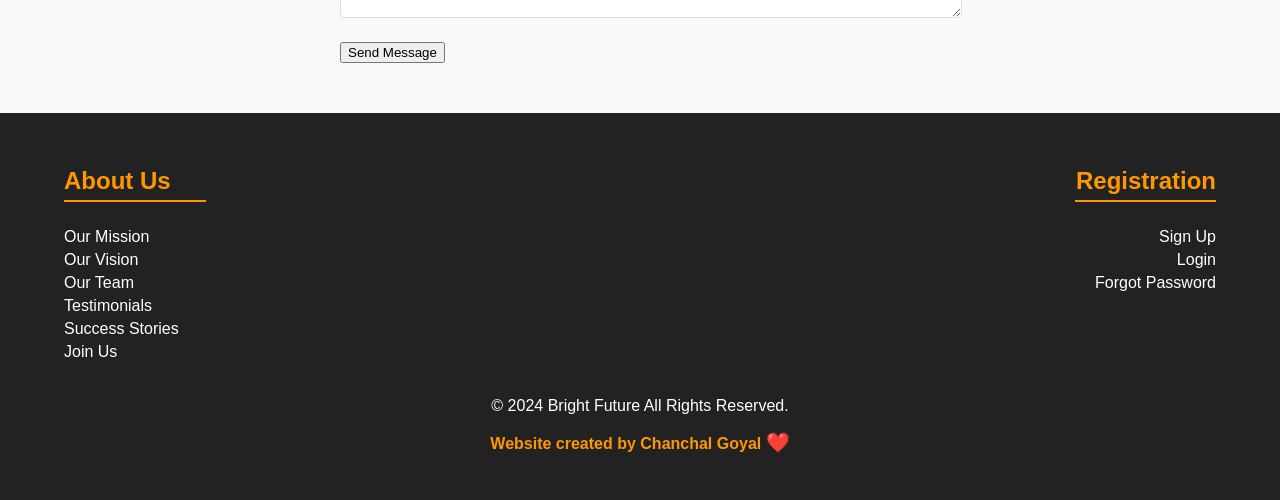
==== commit 1af478b3: "correct the folder's name" ====
--- a/index.html
+++ b/index.html
@@ -12,7 +12,7 @@
   <header>
     <div class="header-container">
       <div class="logo">
-        <img src="/assests/logo.png" alt="Logo">
+        <img src="assets/logo.png" alt="Logo">
       </div>
       <nav class="navbar">
         <ul>
@@ -36,7 +36,7 @@
           <a href="#courses" class="cta-btn">Start A Course</a> <!-- Change here -->
         </div>
         <div class="hero-image">
-          <img src="/assests/t-img1.avif" alt="Hero Image">
+          <img src="assets/t-img1.avif" alt="Hero Image">
         </div>
       </div>
   </section>
@@ -50,7 +50,7 @@
         <div class="courses-grid">
             <!-- Web Development Course -->
             <div class="course-card">
-                <img src="/assests/t-img7.avif" alt="Web Development Image">
+                <img src="assets/t-img7.avif" alt="Web Development Image">
                 <h3>Web Development</h3>
                 <p>Learn how to build websites and web applications using HTML, CSS, JavaScript, and more.</p>
                 <div class="course-price-rating">
@@ -72,7 +72,7 @@
 
             <!-- Leadership Course -->
             <div class="course-card">
-                <img src="/assests/t-img9.avif" alt="Leadership Image">
+                <img src="assets/t-img9.avif" alt="Leadership Image">
                 <h3>Leadership</h3>
                 <p>Enhance your leadership skills and learn how to manage teams effectively.</p>
                 <div class="course-price-rating">
@@ -94,7 +94,7 @@
 
             <!-- Hacking Course -->
             <div class="course-card">
-                <img src="/assests/t-img10.avif" alt="Hacking Image">
+                <img src="assets/t-img10.avif" alt="Hacking Image">
                 <h3>Hacking</h3>
                 <p>Master ethical hacking techniques and protect systems from cyber threats.</p>
                 <div class="course-price-rating">
@@ -116,7 +116,7 @@
 
             <!-- Finance and Accounting Course -->
             <div class="course-card">
-                <img src="/assests/t-img11.avif" alt="Finance and Accounting Image">
+                <img src="assets/t-img11.avif" alt="Finance and Accounting Image">
                 <h3>Finance and Accounting</h3>
                 <p>Understand financial principles and accounting practices to manage business finances.</p>
                 <div class="course-price-rating">
@@ -138,7 +138,7 @@
 
             <!-- Graphic Designing Course -->
             <div class="course-card">
-                <img src="/assests/t-img13.avif" alt="Graphic Designing Image">
+                <img src="assets/t-img13.avif" alt="Graphic Designing Image">
                 <h3>Graphic Designing</h3>
                 <p>Learn the principles of design and create stunning visuals using design software.</p>
                 <div class="course-price-rating">
@@ -160,7 +160,7 @@
 
             <!-- AI Course -->
             <div class="course-card">
-                <img src="/assests/t-img14.avif" alt="AI Image">
+                <img src="assets/t-img14.avif" alt="AI Image">
                 <h3>Artificial Intelligence</h3>
                 <p>Dive into the world of AI and machine learning to create intelligent systems.</p>
                 <div class="course-price-rating">
@@ -182,7 +182,7 @@
 
             <!-- Robotics Course -->
             <div class="course-card">
-                <img src="/assests/t-img15.avif" alt="Robotics Image">
+                <img src="assets/t-img15.avif" alt="Robotics Image">
                 <h3>Robotics</h3>
                 <p>Learn about robot design, programming, and automation techniques.</p>
                 <div class="course-price-rating">
@@ -204,7 +204,7 @@
 
             <!-- Data Analysis Course -->
             <div class="course-card">
-                <img src="/assests/t-img3.avif" alt="Data Analysis Image">
+                <img src="assets/t-img3.avif" alt="Data Analysis Image">
                 <h3>Data Analysis</h3>
                 <p>Analyze data sets to derive insights and support decision-making processes.</p>
                 <div class="course-price-rating">
@@ -236,7 +236,7 @@
             <!-- Testimonial 1 -->
             <div class="testimonial-card">
                 <div class="image-container">
-                    <img src="/assests/student1.avif" alt="John Doe">
+                    <img src="assets/student1.avif" alt="John Doe">
                 </div>
                 <h3>Sarah Wilson</h3>
                 <p>"This course changed my life! I landed my dream job thanks to the skills I learned here."</p>
@@ -247,7 +247,7 @@
             <!-- Testimonial 2 -->
             <div class="testimonial-card">
                 <div class="image-container">
-                    <img src="/assests/student2.avif" alt="Jane Smith">
+                    <img src="assets/student2.avif" alt="Jane Smith">
                 </div>
                 <h3>Ella Smith</h3>
                 <p>"The instructors are so knowledgeable and supportive. I highly recommend this platform!"</p>
@@ -258,7 +258,7 @@
             <!-- Testimonial 3 -->
             <div class="testimonial-card">
                 <div class="image-container">
-                    <img src="/assests/student3.avif" alt="Michael Johnson">
+                    <img src="assets/student3.avif" alt="Michael Johnson">
                 </div>
                 <h3>Michael Johnson</h3>
                 <p>"I gained practical skills that I could apply immediately in my job. Truly an invaluable experience."</p>
@@ -269,7 +269,7 @@
             <!-- Testimonial 4 -->
             <div class="testimonial-card">
                 <div class="image-container">
-                    <img src="/assests/student4.avif" alt="Michael Brown">
+                    <img src="assets/student4.avif" alt="Michael Brown">
                 </div>
                 <h3>Michael Brown</h3>
                 <p>"The hacking course equipped me with the tools to protect my company's data. A must-take!"</p>
@@ -279,7 +279,7 @@
             <!-- Testimonial 5 -->
             <div class="testimonial-card">
                 <div class="image-container">
-                    <img src="/assests/student7.avif" alt="Sarah Wilson">
+                    <img src="assets/student7.avif" alt="Sarah Wilson">
                 </div>
                 <h3>John Doe</h3>
                 <p>"I never thought I could grasp finance concepts so easily. The course was a game-changer!"</p>
@@ -289,7 +289,7 @@
             <!-- Testimonial 6 -->
             <div class="testimonial-card">
                 <div class="image-container">
-                    <img src="/assests/student8.avif" alt="David Lee">
+                    <img src="assets/student8.avif" alt="David Lee">
                 </div>
                 <h3>David Lee</h3>
                 <p>"The data analysis course provided me with the skills needed to excel in my job. Fantastic!"</p>
@@ -307,42 +307,42 @@
         <div class="about-grid">
             <!-- Card 1: Our Mission -->
             <div class="about-card">
-                <img src="/assests/teacher2.avif" alt="Our Mission Image">
+                <img src="assets/teacher2.avif" alt="Our Mission Image">
                 <h3>Our Mission</h3>
                 <p>To empower individuals through accessible and high-quality education.</p>
             </div>
 
             <!-- Card 2: Our Vision -->
             <div class="about-card">
-                <img src="/assests/t-img9.avif" alt="Our Vision Image">
+                <img src="assets/t-img9.avif" alt="Our Vision Image">
                 <h3>Our Vision</h3>
                 <p>To be a leader in online education and create opportunities for everyone.</p>
             </div>
 
             <!-- Card 3: Our Team -->
             <div class="about-card">
-                <img src="/assests/teacher11.avif" alt="Our Team Image">
+                <img src="assets/teacher11.avif" alt="Our Team Image">
                 <h3>Our Team</h3>
                 <p>A dedicated team of professionals passionate about teaching and learning.</p>
             </div>
 
             <!-- Card 4: Testimonials -->
             <div class="about-card">
-                <img src="/assests/teacher33.avif" alt="Testimonials Image">
+                <img src="assets/teacher33.avif" alt="Testimonials Image">
                 <h3>Testimonials</h3>
                 <p>Hear success stories from our students who have transformed their careers.</p>
             </div>
 
             <!-- Card 5: Success Stories -->
             <div class="about-card">
-                <img src="/assests/teacher66.avif" alt="Success Stories Image">
+                <img src="assets/teacher66.avif" alt="Success Stories Image">
                 <h3>Success Stories</h3>
                 <p>Discover how our courses have helped students achieve their dreams.</p>
             </div>
 
             <!-- Card 6: Join Us -->
             <div class="about-card">
-                <img src="/assests/teacher333.avif" alt="Join Us Image">
+                <img src="assets/teacher333.avif" alt="Join Us Image">
                 <h3>Join Us</h3>
                 <p>Become a part of our learning community and enhance your skills today.</p>
             </div>
--- a/style.css
+++ b/style.css
@@ -284,44 +284,6 @@
   color: #f39c12;
   margin-top: 10px;
   align-self: center;
-}
-
-.faq-section {
-  padding: 50px 0;
-  background-color: #f9f9f9;
-}
-
-.faq-section .container {
-  max-width: 800px;
-  margin: 0 auto;
-  padding: 0 15px;
-}
-
-.faq-section h2 {
-  text-align: center;
-  margin-bottom: 30px;
-  font-size: 2.5rem;
-  color: #333;
-}
-
-.faq-item {
-  background-color: #fff;
-  border-radius: 8px;
-  padding: 15px;
-  margin-bottom: 20px;
-  box-shadow: 0 2px 8px rgba(0, 0, 0, 0.1);
-}
-
-.faq-item h3 {
-  font-size: 1.5rem;
-  color: #3498db;
-  margin: 0;
-}
-
-.faq-item p {
-  font-size: 1rem;
-  color: #555;
-  margin-top: 10px;
 }
 
 .registration-section {
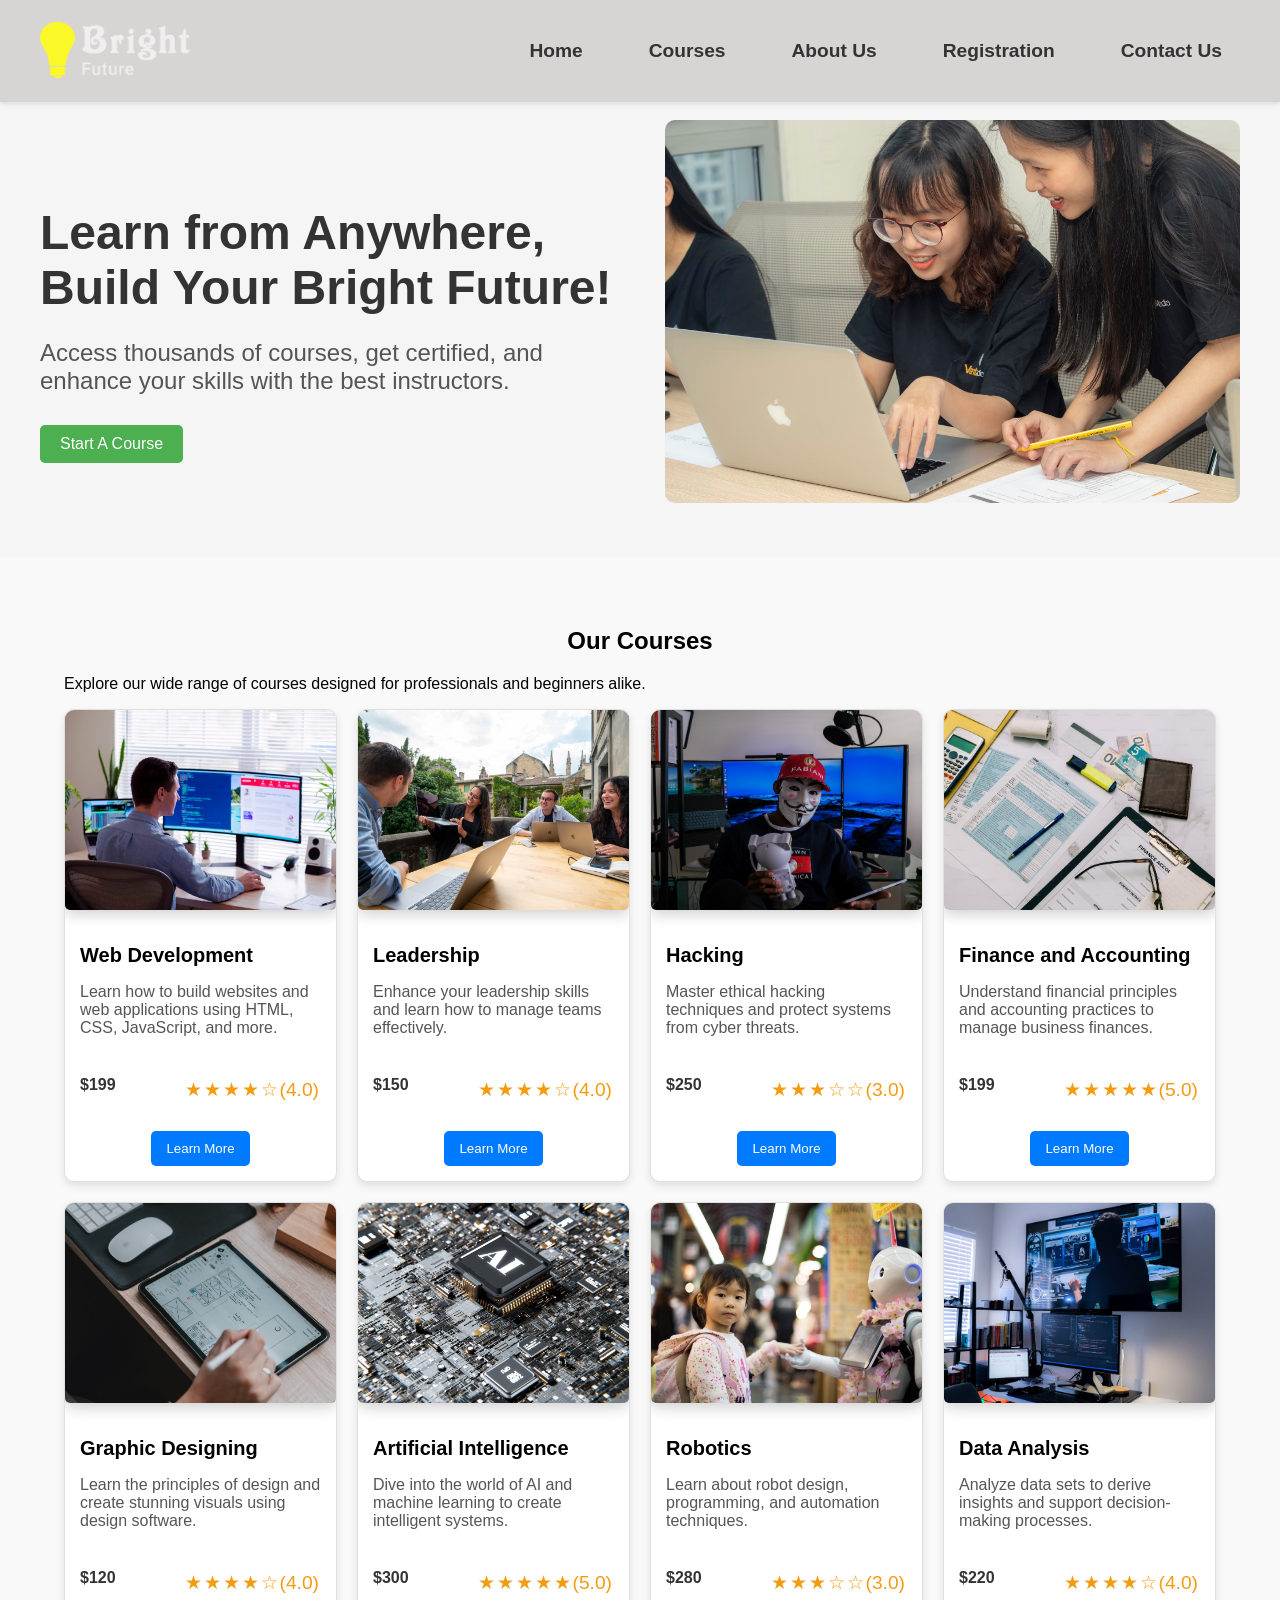
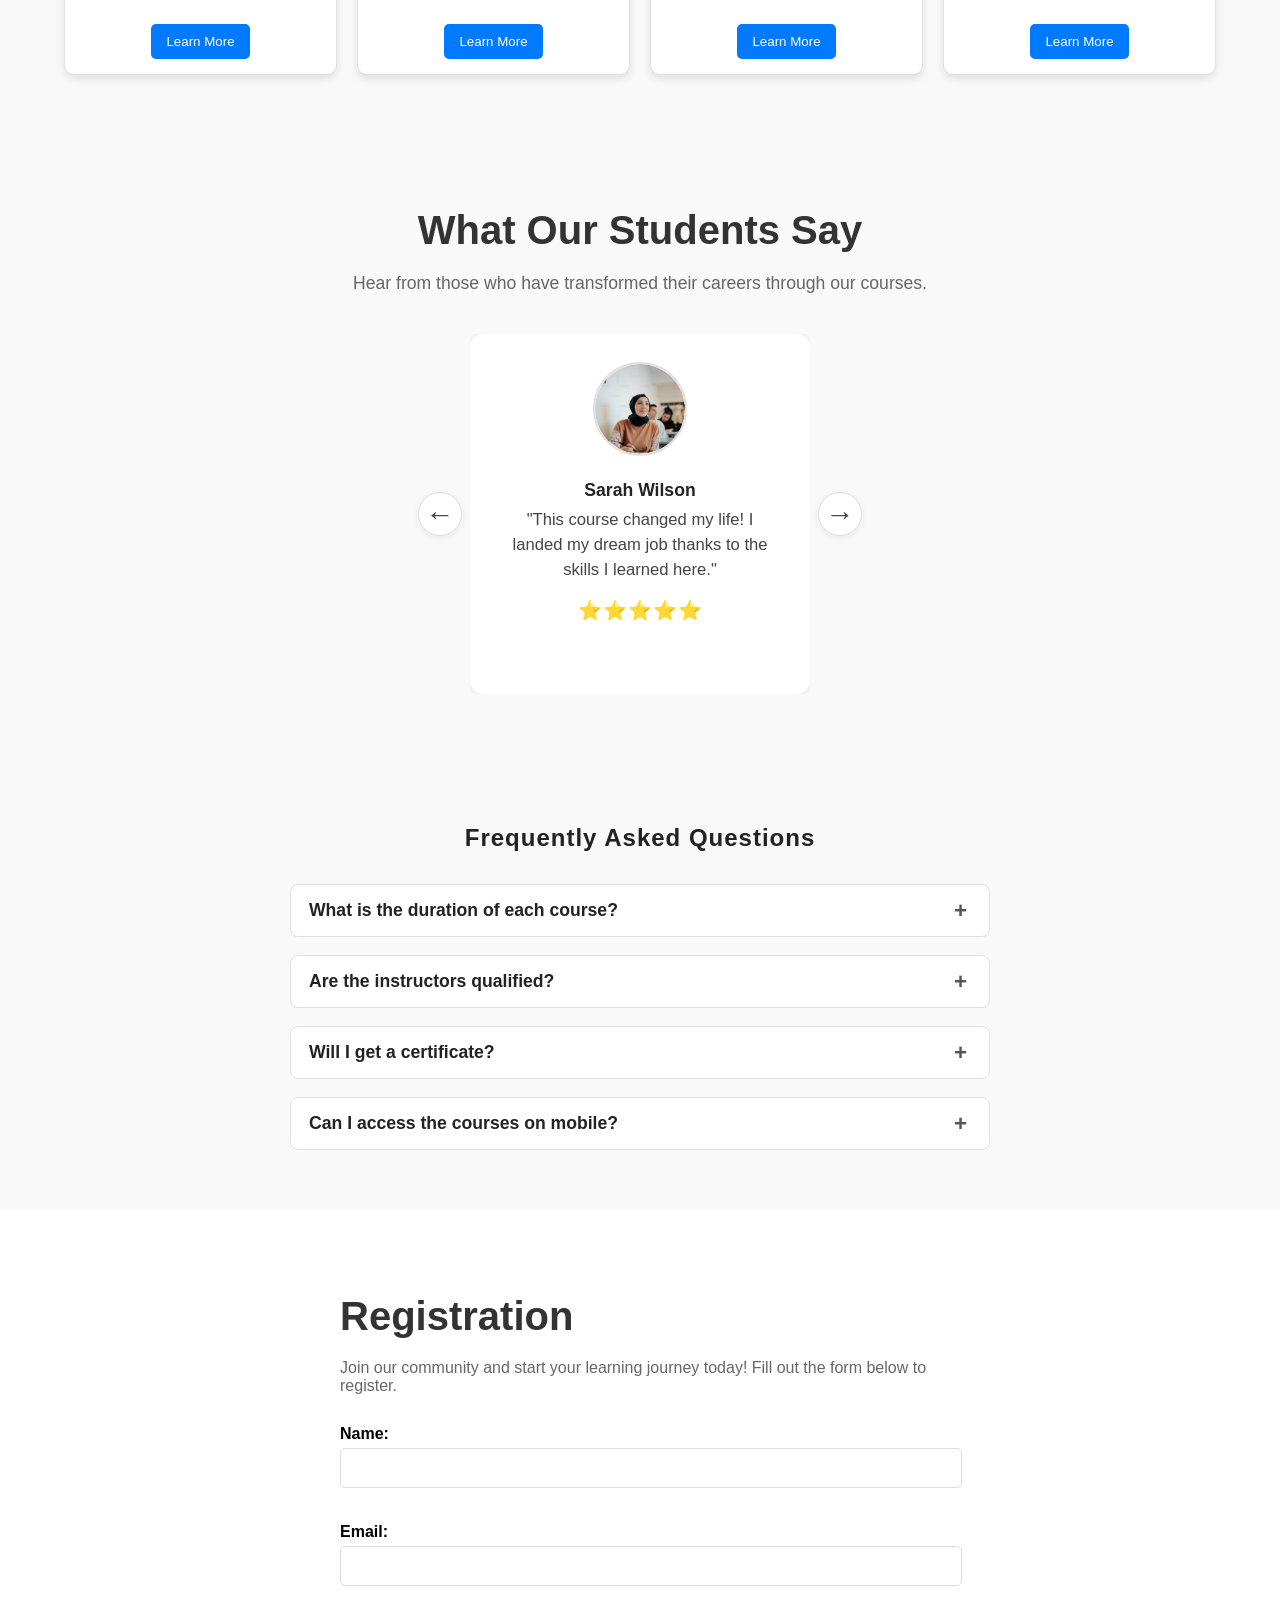
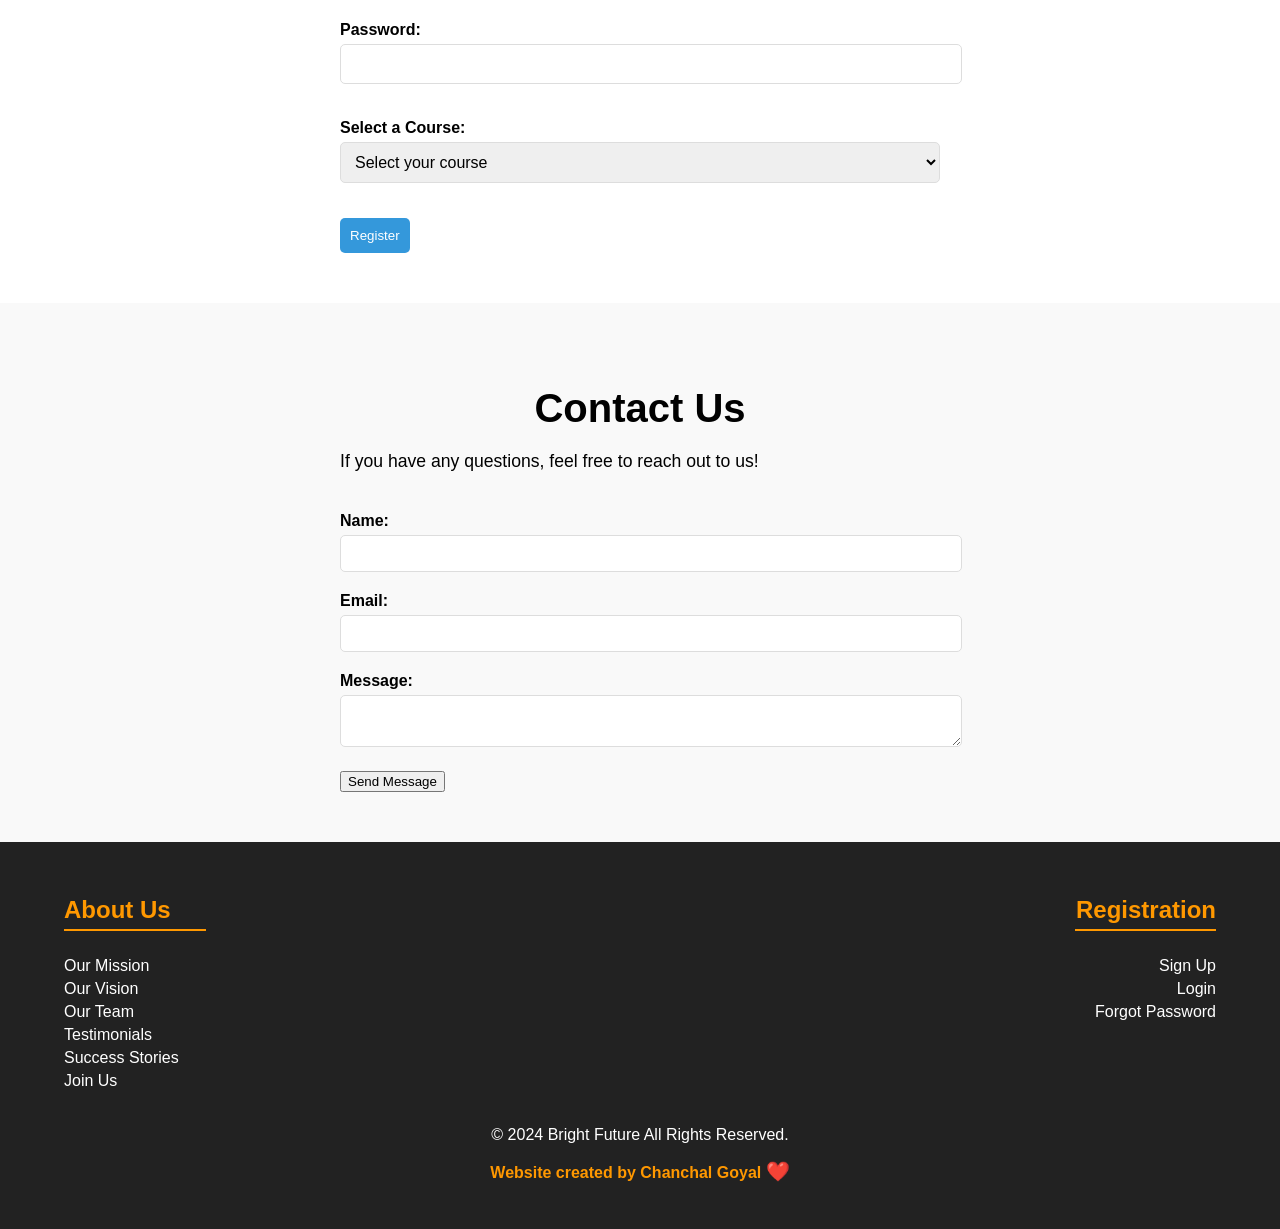
==== commit a9c1483e: "added some functionality" ====
--- a/index.html
+++ b/index.html
@@ -64,7 +64,7 @@
                         <span>(4.0)</span>
                     </div>
                 </div>
-                <button class="course-btn" onclick="this.nextElementSibling.style.display='block'; this.style.display='none';">Learn More</button>
+                <button class="course-btn">Learn More</button>
                 <div class="more-text" style="display: none;">
                     <p>This course covers everything from basic HTML to advanced web development techniques. By the end, you'll be equipped to create professional websites and applications. Join now to enhance your skills!</p>
                 </div>
@@ -86,7 +86,7 @@
                         <span>(4.0)</span>
                     </div>
                 </div>
-                <button class="course-btn" onclick="this.nextElementSibling.style.display='block'; this.style.display='none';">Learn More</button>
+                <button class="course-btn">Learn More</button>
                 <div class="more-text" style="display: none;">
                     <p>This course will guide you through various leadership styles and techniques, empowering you to lead teams effectively. Develop your skills to inspire and motivate others.</p>
                 </div>
@@ -108,7 +108,7 @@
                         <span>(3.0)</span>
                     </div>
                 </div>
-                <button class="course-btn" onclick="this.nextElementSibling.style.display='block'; this.style.display='none';">Learn More</button>
+                <button class="course-btn">Learn More</button>
                 <div class="more-text" style="display: none;">
                     <p>This course focuses on ethical hacking principles and practices, teaching you how to secure systems and identify vulnerabilities. Perfect for aspiring cybersecurity professionals.</p>
                 </div>
@@ -130,7 +130,7 @@
                         <span>(5.0)</span>
                     </div>
                 </div>
-                <button class="course-btn" onclick="this.nextElementSibling.style.display='block'; this.style.display='none';">Learn More</button>
+                <button class="course-btn">Learn More</button>
                 <div class="more-text" style="display: none;">
                     <p>This comprehensive course will provide you with a solid foundation in finance and accounting, equipping you with the knowledge to make informed financial decisions for your business.</p>
                 </div>
@@ -152,7 +152,7 @@
                         <span>(4.0)</span>
                     </div>
                 </div>
-                <button class="course-btn" onclick="this.nextElementSibling.style.display='block'; this.style.display='none';">Learn More</button>
+                <button class="course-btn">Learn More</button>
                 <div class="more-text" style="display: none;">
                     <p>This course will teach you the fundamental principles of graphic design, enabling you to create beautiful visuals and effectively communicate your ideas through design.</p>
                 </div>
@@ -174,7 +174,7 @@
                         <span>(5.0)</span>
                     </div>
                 </div>
-                <button class="course-btn" onclick="this.nextElementSibling.style.display='block'; this.style.display='none';">Learn More</button>
+                <button class="course-btn">Learn More</button>
                 <div class="more-text" style="display: none;">
                     <p>This course will cover the basics of artificial intelligence and machine learning, providing you with the tools to develop intelligent applications and understand the algorithms behind them.</p>
                 </div>
@@ -196,7 +196,7 @@
                         <span>(3.0)</span>
                     </div>
                 </div>
-                <button class="course-btn" onclick="this.nextElementSibling.style.display='block'; this.style.display='none';">Learn More</button>
+                <button class="course-btn">Learn More</button>
                 <div class="more-text" style="display: none;">
                     <p>This course focuses on the fundamentals of robotics, including design, programming, and the integration of various technologies to build functional robots.</p>
                 </div>
@@ -218,7 +218,7 @@
                         <span>(4.0)</span>
                     </div>
                 </div>
-                <button class="course-btn" onclick="this.nextElementSibling.style.display='block'; this.style.display='none';">Learn More</button>
+                <button class="course-btn">Learn More</button>
                 <div class="more-text" style="display: none;">
                     <p>This course will teach you how to analyze and visualize data, helping you to extract actionable insights and make data-driven decisions in your organization.</p>
                 </div>
@@ -226,130 +226,101 @@
         </div>
     </div>
 </section>
-
-  <!-- Testimonials Section -->
-  <section class="testimonials-section">
+<!-- Testimonials Section -->
+<section class="testimonials-section">
     <div class="container">
         <h2>What Our Students Say</h2>
         <p>Hear from those who have transformed their careers through our courses.</p>
-        <div class="testimonials-grid">
-            <!-- Testimonial 1 -->
-            <div class="testimonial-card">
-                <div class="image-container">
-                    <img src="assets/student1.avif" alt="John Doe">
-                </div>
-                <h3>Sarah Wilson</h3>
-                <p>"This course changed my life! I landed my dream job thanks to the skills I learned here."</p>
-                <span class="rating">⭐⭐⭐⭐⭐</span>
-
-            </div>
-
-            <!-- Testimonial 2 -->
-            <div class="testimonial-card">
-                <div class="image-container">
-                    <img src="assets/student2.avif" alt="Jane Smith">
-                </div>
-                <h3>Ella Smith</h3>
-                <p>"The instructors are so knowledgeable and supportive. I highly recommend this platform!"</p>
-                <span class="rating">⭐⭐⭐⭐⭐</span>
-
-            </div>
-
-            <!-- Testimonial 3 -->
-            <div class="testimonial-card">
-                <div class="image-container">
-                    <img src="assets/student3.avif" alt="Michael Johnson">
-                </div>
-                <h3>Michael Johnson</h3>
-                <p>"I gained practical skills that I could apply immediately in my job. Truly an invaluable experience."</p>
-                <span class="rating">⭐⭐⭐⭐⭐</span>
-
-            </div>
-
-            <!-- Testimonial 4 -->
-            <div class="testimonial-card">
-                <div class="image-container">
-                    <img src="assets/student4.avif" alt="Michael Brown">
-                </div>
-                <h3>Michael Brown</h3>
-                <p>"The hacking course equipped me with the tools to protect my company's data. A must-take!"</p>
-                <span class="rating">⭐⭐⭐⭐⭐</span>
-            </div>
-
-            <!-- Testimonial 5 -->
-            <div class="testimonial-card">
-                <div class="image-container">
-                    <img src="assets/student7.avif" alt="Sarah Wilson">
-                </div>
-                <h3>John Doe</h3>
-                <p>"I never thought I could grasp finance concepts so easily. The course was a game-changer!"</p>
-                <span class="rating">⭐⭐⭐⭐⭐</span>
-            </div>
-
-            <!-- Testimonial 6 -->
-            <div class="testimonial-card">
-                <div class="image-container">
-                    <img src="assets/student8.avif" alt="David Lee">
-                </div>
-                <h3>David Lee</h3>
-                <p>"The data analysis course provided me with the skills needed to excel in my job. Fantastic!"</p>
-                <span class="rating">⭐⭐⭐⭐⭐</span>
-            </div>
+        <div class="testimonials-slider">
+          <button class="slider-arrow prev" aria-label="Previous">&#8592;</button>
+          <div class="testimonials-grid">
+              <!-- Testimonial 1 -->
+              <div class="testimonial-card">
+                  <div class="image-container">
+                      <img src="assets/student1.avif" alt="John Doe">
+                  </div>
+                  <h3>Sarah Wilson</h3>
+                  <p>"This course changed my life! I landed my dream job thanks to the skills I learned here."</p>
+                  <span class="rating">⭐⭐⭐⭐⭐</span>
+              </div>
+              <!-- Testimonial 2 -->
+              <div class="testimonial-card">
+                  <div class="image-container">
+                      <img src="assets/student2.avif" alt="Jane Smith">
+                  </div>
+                  <h3>Ella Smith</h3>
+                  <p>"The instructors are so knowledgeable and supportive. I highly recommend this platform!"</p>
+                  <span class="rating">⭐⭐⭐⭐⭐</span>
+              </div>
+              <!-- Testimonial 3 -->
+              <div class="testimonial-card">
+                  <div class="image-container">
+                      <img src="assets/student3.avif" alt="Michael Johnson">
+                  </div>
+                  <h3>Michael Johnson</h3>
+                  <p>"I gained practical skills that I could apply immediately in my job. Truly an invaluable experience."</p>
+                  <span class="rating">⭐⭐⭐⭐⭐</span>
+              </div>
+              <!-- Testimonial 4 -->
+              <div class="testimonial-card">
+                  <div class="image-container">
+                      <img src="assets/student4.avif" alt="Michael Brown">
+                  </div>
+                  <h3>Michael Brown</h3>
+                  <p>"The hacking course equipped me with the tools to protect my company's data. A must-take!"</p>
+                  <span class="rating">⭐⭐⭐⭐⭐</span>
+              </div>
+              <!-- Testimonial 5 -->
+              <div class="testimonial-card">
+                  <div class="image-container">
+                      <img src="assets/student7.avif" alt="Sarah Wilson">
+                  </div>
+                  <h3>John Doe</h3>
+                  <p>"I never thought I could grasp finance concepts so easily. The course was a game-changer!"</p>
+                  <span class="rating">⭐⭐⭐⭐⭐</span>
+              </div>
+              <!-- Testimonial 6 -->
+              <div class="testimonial-card">
+                  <div class="image-container">
+                      <img src="assets/student8.avif" alt="David Lee">
+                  </div>
+                  <h3>David Lee</h3>
+                  <p>"The data analysis course provided me with the skills needed to excel in my job. Fantastic!"</p>
+                  <span class="rating">⭐⭐⭐⭐⭐</span>
+              </div>
+          </div>
+          <button class="slider-arrow next" aria-label="Next">&#8594;</button>
         </div>
     </div>
   </section>
 
-<!-- About Section -->
-<section class="about-section" id="about"> 
-    <div class="container">
-        <h2>About Us</h2>
-        <p>We are committed to providing quality education and transforming lives through our courses.</p>
-        <div class="about-grid">
-            <!-- Card 1: Our Mission -->
-            <div class="about-card">
-                <img src="assets/teacher2.avif" alt="Our Mission Image">
-                <h3>Our Mission</h3>
-                <p>To empower individuals through accessible and high-quality education.</p>
-            </div>
-
-            <!-- Card 2: Our Vision -->
-            <div class="about-card">
-                <img src="assets/t-img9.avif" alt="Our Vision Image">
-                <h3>Our Vision</h3>
-                <p>To be a leader in online education and create opportunities for everyone.</p>
-            </div>
-
-            <!-- Card 3: Our Team -->
-            <div class="about-card">
-                <img src="assets/teacher11.avif" alt="Our Team Image">
-                <h3>Our Team</h3>
-                <p>A dedicated team of professionals passionate about teaching and learning.</p>
-            </div>
-
-            <!-- Card 4: Testimonials -->
-            <div class="about-card">
-                <img src="assets/teacher33.avif" alt="Testimonials Image">
-                <h3>Testimonials</h3>
-                <p>Hear success stories from our students who have transformed their careers.</p>
-            </div>
-
-            <!-- Card 5: Success Stories -->
-            <div class="about-card">
-                <img src="assets/teacher66.avif" alt="Success Stories Image">
-                <h3>Success Stories</h3>
-                <p>Discover how our courses have helped students achieve their dreams.</p>
-            </div>
-
-            <!-- Card 6: Join Us -->
-            <div class="about-card">
-                <img src="assets/teacher333.avif" alt="Join Us Image">
-                <h3>Join Us</h3>
-                <p>Become a part of our learning community and enhance your skills today.</p>
-            </div>
-        </div>
-    </div>
-</section>
-
+<!-- ===================== FAQ SECTION START ===================== -->
+<section class="faq-section" id="faq">
+    <div class="container">
+      <h2>Frequently Asked Questions</h2>
+      <div class="faq-list">
+  
+        <div class="faq-item">
+          <button class="faq-question">What is the duration of each course?</button>
+          <div class="faq-answer">Each course varies in duration, typically ranging from 4 to 12 weeks depending on the subject and depth.</div>
+        </div>
+        <div class="faq-item">
+          <button class="faq-question">Are the instructors qualified?</button>
+          <div class="faq-answer">Yes, all instructors are industry professionals with years of teaching and practical experience.</div>
+        </div>
+        <div class="faq-item">
+          <button class="faq-question">Will I get a certificate?</button>
+          <div class="faq-answer">Absolutely! Every successful course completion comes with a certificate recognized by our partners.</div>
+        </div>
+        <div class="faq-item">
+          <button class="faq-question">Can I access the courses on mobile?</button>
+          <div class="faq-answer">Yes, our platform is fully responsive and works on all devices including mobiles and tablets.</div>
+        </div>
+  
+      </div>
+    </div>
+  </section>
+  <!-- ===================== FAQ SECTION END ===================== -->
 
 <!-- Registration Section -->
 <section id="registration" class="registration-section">
@@ -359,19 +330,19 @@
         <form>
             <div class="form-group">
                 <label for="name">Name:</label>
-                <input type="text" id="name" required>
+                <input type="text" id="name">
             </div>
             <div class="form-group">
                 <label for="email">Email:</label>
-                <input type="email" id="email" required>
+                <input type="email" id="email" >
             </div>
             <div class="form-group">
                 <label for="password">Password:</label>
-                <input type="password" id="password" required>
+                <input type="password" id="password">
             </div>
             <div class="form-group">
                 <label for="course">Select a Course:</label>
-                <select id="course" required>
+                <select id="course">
                     <option value="" disabled selected>Select your course</option>
                     <option value="web-development">Web Development</option>
                     <option value="leadership">Leadership</option>
@@ -398,21 +369,23 @@
         <form>
             <div class="form-group">
                 <label for="contact-name">Name:</label>
-                <input type="text" id="contact-name" required>
+                <input type="text" id="contact-name">
             </div>
             <div class="form-group">
                 <label for="contact-email">Email:</label>
-                <input type="email" id="contact-email" required>
+                <input type="email" id="contact-email">
             </div>
             <div class="form-group">
                 <label for="contact-message">Message:</label>
-                <textarea id="contact-message" required></textarea>
+                <textarea id="contact-message"></textarea>
             </div>
             <button type="submit">Send Message</button>
         </form>
     </div>
   </section>
 
+
+  
  <!-- Footer Section -->
 <footer>
     <div class="container">
@@ -443,8 +416,63 @@
         </div>
     </div>
 </footer>
-
-
-
+<script src="script.js"></script>
+
+
+
+<!-- Scroll To Top Button -->
+<button id="scrollToTopBtn" title="Go to top">↑</button>
+
+<style>
+#scrollToTopBtn {
+  position: fixed;
+  bottom: 32px;
+  right: 32px;
+  z-index: 999;
+  background: linear-gradient(135deg, #a1c4fd 0%, #fbc2eb 100%);
+  color: #7d5fff;
+  border: none;
+  outline: none;
+  width: 54px;
+  height: 54px;
+  border-radius: 50%;
+  font-size: 2rem;
+  box-shadow: 0 2px 18px #a1c4fd55;
+  cursor: pointer;
+  opacity: 0;
+  transition: opacity 0.4s, transform 0.2s;
+  pointer-events: none;
+}
+#scrollToTopBtn.show {
+  opacity: 1;
+  pointer-events: auto;
+  transform: scale(1.06);
+}
+#scrollToTopBtn:hover {
+  background: linear-gradient(135deg, #fbc2eb 0%, #a1c4fd 100%);
+  color: #fff;
+  transform: scale(1.17);
+}
+@media (max-width:600px) {
+  #scrollToTopBtn { bottom: 18px; right: 18px; width: 42px; height: 42px; font-size: 1.4rem;}
+}
+</style>
+
+<script>
+// Show/hide button on scroll
+window.addEventListener("scroll", function() {
+  const btn = document.getElementById("scrollToTopBtn");
+  if (window.scrollY > 150) {
+    btn.classList.add("show");
+  } else {
+    btn.classList.remove("show");
+  }
+});
+
+// Smooth scroll to top
+document.getElementById("scrollToTopBtn").onclick = function() {
+  window.scrollTo({ top: 0, behavior: "smooth" });
+};
+</script>
 </body>
 </html>
--- a/style.css
+++ b/style.css
@@ -670,3 +670,196 @@
     margin-left: 20px; 
   }
 }
+/* FAQ Accordion Styles - Black, Gray & White Theme */
+.faq-section {
+  padding: 60px 0;
+  background: #f9f9f9;
+}
+.faq-section h2 {
+  text-align: center;
+  margin-bottom: 32px;
+  color: #222;
+  letter-spacing: 1px;
+}
+.faq-list {
+  max-width: 700px;
+  margin: auto;
+}
+.faq-item + .faq-item { margin-top: 18px; }
+.faq-question {
+  width: 100%;
+  background: #fff;
+  color: #222;
+  font-size: 1.1rem;
+  font-weight: 600;
+  border: 1.5px solid #e0e0e0;
+  border-radius: 8px;
+  text-align: left;
+  padding: 15px 44px 15px 18px;
+  position: relative;
+  cursor: pointer;
+  outline: none;
+  transition: background 0.2s, border 0.2s;
+}
+.faq-question::after {
+  content: '+';
+  position: absolute;
+  right: 22px;
+  top: 50%;
+  transform: translateY(-50%);
+  font-size: 1.4rem;
+  color: #555;
+  transition: transform 0.3s;
+}
+.faq-item.active .faq-question {
+  background: #f2f2f2;
+  border-color: #333;
+}
+.faq-item.active .faq-question::after {
+  content: '−';
+  transform: translateY(-50%) rotate(180deg);
+}
+.faq-answer {
+  max-height: 0;
+  overflow: hidden;
+  background: #f7f7f7;
+  color: #444;
+  border-radius: 0 0 8px 8px;
+  padding: 0 18px;
+  font-size: 1rem;
+  line-height: 1.5;
+  transition: max-height 0.4s cubic-bezier(.59,1.6,.29,.94), padding 0.25s;
+}
+.faq-item.active .faq-answer {
+  max-height: 200px;
+  padding: 14px 18px;
+}
+@media (max-width:600px) {
+  .faq-list { max-width:100%; }
+  .faq-question { font-size: 1rem; padding: 12px 38px 12px 14px; }
+}
+
+/* Testimonials Slider Styles */
+.testimonials-slider {
+  position: relative;
+  max-width: 460px;
+  margin: 0 auto;
+  display: flex;
+  align-items: center;
+  justify-content: center;
+}
+.slider-arrow {
+  background: #fff;
+  border: 1.5px solid #e0e0e0;
+  border-radius: 50%;
+  font-size: 1.8rem;
+  color: #444;
+  width: 44px; height: 44px;
+  cursor: pointer;
+  box-shadow: 0 2px 8px #0001;
+  margin: 0 8px;
+  transition: background .2s, color .2s, border .2s;
+  z-index: 10;
+}
+.slider-arrow:hover {
+  background: #f2f2f2;
+  color: #000;
+  border: 1.5px solid #777;
+}
+.testimonials-grid {
+  flex: 1;
+  display: flex;
+  overflow: hidden;
+  min-height: 360px;
+  position: relative;
+}
+.testimonial-card {
+  box-sizing: border-box;
+  min-width: 100%;
+  opacity: 0;
+  transform: scale(0.98);
+  transition: opacity 0.4s, transform 0.4s;
+  pointer-events: none;
+  position: absolute;
+  left: 0; top: 0;
+  padding: 28px 30px 22px 30px;
+  background: #fff;
+  border-radius: 14px;
+  box-shadow: 0 2px 12px #0001;
+  display: flex;
+  flex-direction: column;
+  align-items: center;
+  justify-content: flex-start;
+  word-break: break-word;
+}
+.testimonial-card.active {
+  opacity: 1;
+  transform: scale(1);
+  pointer-events: auto;
+  position: relative;
+  z-index: 2;
+}
+
+/* IMAGE CIRCLE FIX */
+.testimonial-card .image-container {
+  width: 90px;
+  height: 90px;
+  margin: 0 auto 12px auto;
+  border-radius: 50%;
+  overflow: hidden;
+  border: 2.5px solid #e0e0e0;
+  background: #fff;
+  display: block;
+  aspect-ratio: 1/1;
+  position: relative;
+}
+.testimonial-card .image-container img {
+  position: absolute;
+  left: 0;
+  top: 0;
+  width: 100%;
+  height: 100%;
+  object-fit: cover;
+  object-position: center;
+  border-radius: 50%;
+  display: block;
+  aspect-ratio: 1/1;
+}
+/* END IMAGE CIRCLE FIX */
+
+.testimonial-card h3 {
+  margin: 12px 0 7px 0;
+  font-size: 1.1rem;
+  color: #232323;
+  text-align: center;
+  font-weight: 600;
+  word-break: break-word;
+}
+.testimonial-card p {
+  color: #444;
+  text-align: center;
+  margin-bottom: 8px;
+  margin-top: 0;
+  font-size: 1.04rem;
+  line-height: 1.5;
+  word-break: break-word;
+  min-height: 70px;
+  padding: 0 2px;
+}
+.testimonial-card .rating {
+  display: block;
+  text-align: center;
+  font-size: 1.2rem;
+  color: #f5c518;
+  letter-spacing: 1px;
+  margin-top: 8px;
+}
+@media (max-width:600px){
+  .testimonials-slider { max-width:98%; }
+  .testimonials-grid { min-height: 400px; }
+  .testimonial-card { padding: 18px 8px 18px 8px; }
+  .slider-arrow { width: 36px; height: 36px; font-size: 1.3rem;}
+  .testimonial-card p { min-height: 60px; font-size: 1rem; }
+}
+
+
